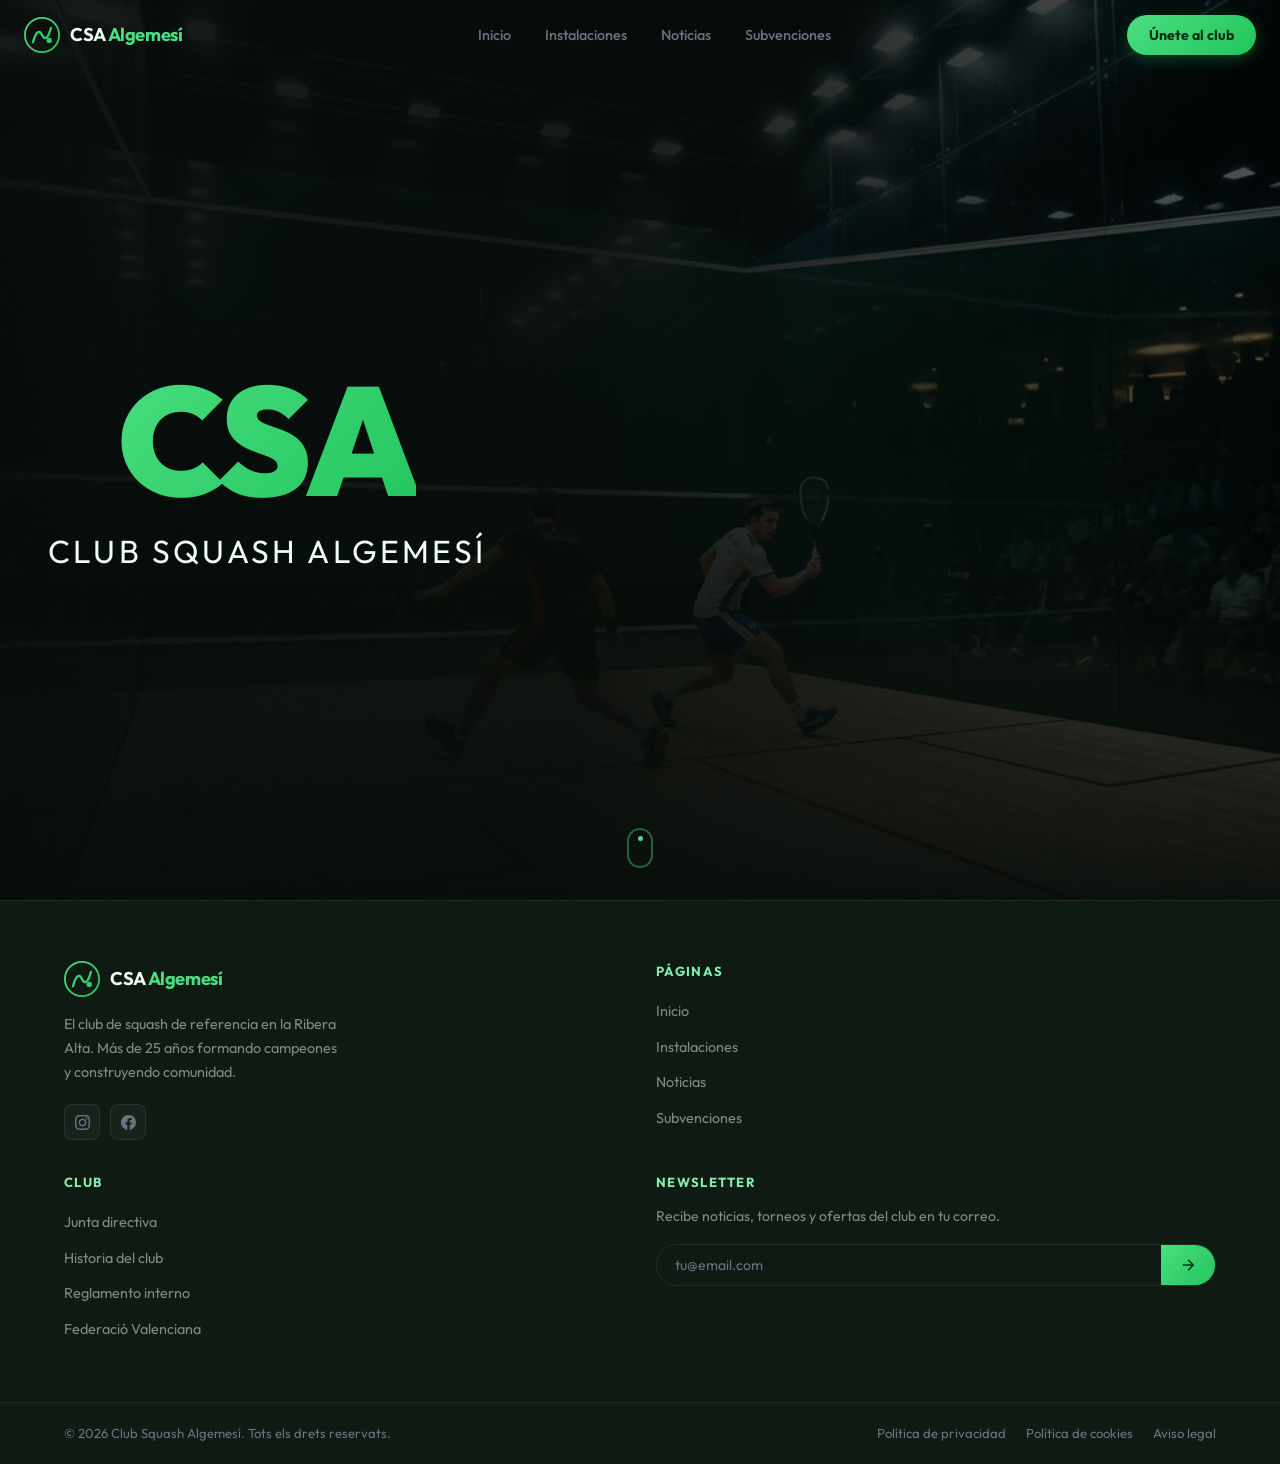
==== index.html @ b2389da5 "Quitar instalaciones de inicio y actualizar titulo hero" ====
<!DOCTYPE html>
<html lang="es">
<head>
  <meta charset="UTF-8" />
  <meta name="viewport" content="width=device-width, initial-scale=1.0" />
  <title>Club Squash Algemesí | Juega. Compite. Vive.</title>
  <meta name="description" content="Club de Squash Algemesí — el mejor club de squash de la Ribera Alta. Pistas profesionales, entrenadores certificados y una comunidad apasionada." />
  <link rel="preconnect" href="https://fonts.googleapis.com" />
  <link rel="preconnect" href="https://fonts.gstatic.com" crossorigin />
  <link href="https://fonts.googleapis.com/css2?family=Outfit:wght@300;400;500;600;700;800;900&family=Inter:wght@300;400;500;600&display=swap" rel="stylesheet" />
  <link rel="stylesheet" href="styles.css" />
</head>
<body>

  <!-- ===== NAVBAR ===== -->
  <nav class="navbar" id="navbar">
    <div class="nav-container">
      <a href="index.html" class="nav-logo">
        <div class="logo-icon">
          <svg viewBox="0 0 40 40" fill="none"><circle cx="20" cy="20" r="19" stroke="url(#lg1)" stroke-width="2"/><path d="M10 28 Q15 10 20 20 Q25 30 30 12" stroke="url(#lg1)" stroke-width="2.5" stroke-linecap="round" fill="none"/><circle cx="28" cy="26" r="3" fill="url(#lg1)"/><defs><linearGradient id="lg1" x1="0" y1="0" x2="40" y2="40" gradientUnits="userSpaceOnUse"><stop offset="0%" stop-color="#4ade80"/><stop offset="100%" stop-color="#22c55e"/></linearGradient></defs></svg>
        </div>
        <span class="logo-text">CSA <span class="logo-accent">Algemesí</span></span>
      </a>

      <ul class="nav-links" id="nav-links">
        <li><a href="index.html" class="nav-link active" id="link-home">Inicio</a></li>
        <li><a href="instalaciones.html" class="nav-link" id="link-install">Instalaciones</a></li>
        <li><a href="noticias.html" class="nav-link" id="link-news">Noticias</a></li>
        <li><a href="subvenciones.html" class="nav-link" id="link-subs">Subvenciones</a></li>
      </ul>

      <a href="mailto:info@clubsquashalgemesi.com" class="nav-cta" id="nav-cta-btn">Únete al club</a>
      <button class="hamburger" id="hamburger" aria-label="Abrir menú">
        <span></span><span></span><span></span>
      </button>
    </div>
  </nav>

  <!-- ===== HERO ===== -->
  <section class="hero" id="home">
    <div class="hero-bg">
      <img src="squash_hero.png" alt="Pista de squash Club Algemesí" class="hero-img" />
      <div class="hero-overlay"></div>
    </div>
    <div class="hero-content" style="text-align: center;">
      <h1 class="hero-title" style="font-size: clamp(5rem, 12vw, 10rem); line-height: 1; margin-bottom: 10px;">
        <span class="gradient-text">CSA</span>
      </h1>
      <h2 style="font-size: clamp(1.2rem, 3vw, 2rem); font-weight: 400; letter-spacing: 0.1em; text-transform: uppercase;">
        Club Squash Algemesí
      </h2>
    </div>
    <div class="hero-scroll"><div class="scroll-indicator"><div class="scroll-dot"></div></div></div>
  </section>






  <!-- ===== FOOTER ===== -->
  <footer class="footer" id="footer">
    <div class="footer-top">
      <div class="container footer-grid">
        <div class="footer-brand">
          <a href="index.html" class="nav-logo">
            <div class="logo-icon"><svg viewBox="0 0 40 40" fill="none"><circle cx="20" cy="20" r="19" stroke="url(#lg2)" stroke-width="2"/><path d="M10 28 Q15 10 20 20 Q25 30 30 12" stroke="url(#lg2)" stroke-width="2.5" stroke-linecap="round" fill="none"/><circle cx="28" cy="26" r="3" fill="url(#lg2)"/><defs><linearGradient id="lg2" x1="0" y1="0" x2="40" y2="40" gradientUnits="userSpaceOnUse"><stop offset="0%" stop-color="#4ade80"/><stop offset="100%" stop-color="#22c55e"/></linearGradient></defs></svg></div>
            <span class="logo-text">CSA <span class="logo-accent">Algemesí</span></span>
          </a>
          <p class="footer-tagline">El club de squash de referencia en la Ribera Alta. Más de 25 años formando campeones y construyendo comunidad.</p>
          <div class="footer-social">
            <a href="#" class="social-btn sm" aria-label="Instagram"><svg viewBox="0 0 24 24" fill="currentColor"><path d="M12 2.163c3.204 0 3.584.012 4.85.07 3.252.148 4.771 1.691 4.919 4.919.058 1.265.069 1.645.069 4.849 0 3.205-.012 3.584-.069 4.849-.149 3.225-1.664 4.771-4.919 4.919-1.266.058-1.644.07-4.85.07-3.204 0-3.584-.012-4.849-.07-3.26-.149-4.771-1.699-4.919-4.92-.058-1.265-.07-1.644-.07-4.849 0-3.204.013-3.583.07-4.849.149-3.227 1.664-4.771 4.919-4.919 1.266-.057 1.645-.069 4.849-.069zm0-2.163c-3.259 0-3.667.014-4.947.072-4.358.2-6.78 2.618-6.98 6.98-.059 1.281-.073 1.689-.073 4.948 0 3.259.014 3.668.072 4.948.2 4.358 2.618 6.78 6.98 6.98 1.281.058 1.689.072 4.948.072 3.259 0 3.668-.014 4.948-.072 4.354-.2 6.782-2.618 6.979-6.98.059-1.28.073-1.689.073-4.948 0-3.259-.014-3.667-.072-4.947-.196-4.354-2.617-6.78-6.979-6.98-1.281-.059-1.69-.073-4.949-.073zm0 5.838c-3.403 0-6.162 2.759-6.162 6.162s2.759 6.163 6.162 6.163 6.162-2.759 6.162-6.163c0-3.403-2.759-6.162-6.162-6.162zm0 10.162c-2.209 0-4-1.79-4-4 0-2.209 1.791-4 4-4s4 1.791 4 4c0 2.21-1.791 4-4 4zm6.406-11.845c-.796 0-1.441.645-1.441 1.44s.645 1.44 1.441 1.44c.795 0 1.439-.645 1.439-1.44s-.644-1.44-1.439-1.44z"/></svg></a>
            <a href="#" class="social-btn sm" aria-label="Facebook"><svg viewBox="0 0 24 24" fill="currentColor"><path d="M24 12.073c0-6.627-5.373-12-12-12s-12 5.373-12 12c0 5.99 4.388 10.954 10.125 11.854v-8.385H7.078v-3.47h3.047V9.43c0-3.007 1.792-4.669 4.533-4.669 1.312 0 2.686.235 2.686.235v2.953H15.83c-1.491 0-1.956.925-1.956 1.874v2.25h3.328l-.532 3.47h-2.796v8.385C19.612 23.027 24 18.062 24 12.073z"/></svg></a>
          </div>
        </div>
        <div class="footer-links">
          <h4>Páginas</h4>
          <ul>
            <li><a href="index.html">Inicio</a></li>
            <li><a href="instalaciones.html">Instalaciones</a></li>
            <li><a href="noticias.html">Noticias</a></li>
            <li><a href="subvenciones.html">Subvenciones</a></li>
          </ul>
        </div>
        <div class="footer-links">
          <h4>Club</h4>
          <ul>
            <li><a href="#">Junta directiva</a></li>
            <li><a href="#">Historia del club</a></li>
            <li><a href="#">Reglamento interno</a></li>
            <li><a href="#">Federació Valenciana</a></li>
          </ul>
        </div>
        <div class="footer-newsletter">
          <h4>Newsletter</h4>
          <p>Recibe noticias, torneos y ofertas del club en tu correo.</p>
          <form class="newsletter-form" id="newsletter-form" novalidate>
            <input type="email" id="newsletter-email" placeholder="tu@email.com" />
            <button type="submit" id="newsletter-submit"><svg viewBox="0 0 24 24" fill="none" stroke="currentColor" stroke-width="2"><path d="M5 12h14M12 5l7 7-7 7"/></svg></button>
          </form>
        </div>
      </div>
    </div>
    <div class="footer-bottom">
      <div class="container footer-bottom-inner">
        <p>© 2026 Club Squash Algemesí. Tots els drets reservats.</p>
        <div class="footer-legal">
          <a href="#">Política de privacidad</a>
          <a href="#">Política de cookies</a>
          <a href="#">Aviso legal</a>
        </div>
      </div>
    </div>
  </footer>

  <button class="back-to-top" id="back-to-top" aria-label="Volver arriba">
    <svg viewBox="0 0 24 24" fill="none" stroke="currentColor" stroke-width="2.5"><path d="M18 15l-6-6-6 6"/></svg>
  </button>

  <script src="script.js"></script>
</body>
</html>
---- styles.css ----
/* =============================================
   CLUB SQUASH ALGEMESÍ — ESTILOS PRINCIPALES
   ============================================= */

/* ---------- Variables & Reset ---------- */
:root {
  --green-400: #4ade80;
  --green-500: #22c55e;
  --green-600: #16a34a;
  --green-900: #052e16;

  --bg-dark: #080d0a;
  --bg-card: #0f1a12;
  --bg-card-hover: #162018;
  --bg-alt: #0b120e;

  --surface: rgba(255,255,255,0.04);
  --surface-hover: rgba(255,255,255,0.07);
  --border: rgba(255,255,255,0.08);
  --border-green: rgba(74, 222, 128, 0.25);

  --text-primary: #f0fdf4;
  --text-secondary: #86efac;
  --text-muted: #6b7280;

  --gradient: linear-gradient(135deg, var(--green-400), var(--green-500));
  --gradient-glow: radial-gradient(ellipse at 50% 0%, rgba(34,197,94,0.15) 0%, transparent 70%);

  --shadow-sm: 0 2px 8px rgba(0,0,0,0.4);
  --shadow-md: 0 8px 32px rgba(0,0,0,0.5);
  --shadow-green: 0 0 30px rgba(34,197,94,0.2);

  --radius-sm: 8px;
  --radius-md: 14px;
  --radius-lg: 20px;
  --radius-xl: 28px;

  --nav-height: 70px;
  --transition: 0.3s cubic-bezier(0.4, 0, 0.2, 1);
  --transition-slow: 0.6s cubic-bezier(0.4, 0, 0.2, 1);
}

*, *::before, *::after {
  box-sizing: border-box;
  margin: 0;
  padding: 0;
}

html {
  scroll-behavior: smooth;
  font-size: 16px;
}

body {
  font-family: 'Outfit', sans-serif;
  background: var(--bg-dark);
  color: var(--text-primary);
  line-height: 1.6;
  overflow-x: hidden;
}

a { text-decoration: none; color: inherit; }
ul { list-style: none; }
img { display: block; max-width: 100%; }

/* ---------- Utilities ---------- */
.container {
  max-width: 1200px;
  margin: 0 auto;
  padding: 0 24px;
}

.gradient-text {
  background: var(--gradient);
  -webkit-background-clip: text;
  -webkit-text-fill-color: transparent;
  background-clip: text;
}

/* ---------- Buttons ---------- */
.btn-primary {
  display: inline-flex;
  align-items: center;
  gap: 8px;
  padding: 13px 28px;
  background: var(--gradient);
  color: #052e16;
  font-weight: 700;
  font-size: 0.95rem;
  border-radius: 50px;
  border: none;
  cursor: pointer;
  transition: var(--transition);
  box-shadow: 0 4px 20px rgba(34,197,94,0.35);
}

.btn-primary:hover {
  transform: translateY(-2px);
  box-shadow: 0 8px 30px rgba(34,197,94,0.5);
}

.btn-outline {
  display: inline-flex;
  align-items: center;
  gap: 8px;
  padding: 13px 28px;
  background: transparent;
  color: var(--green-400);
  font-weight: 600;
  font-size: 0.95rem;
  border-radius: 50px;
  border: 1.5px solid var(--border-green);
  cursor: pointer;
  transition: var(--transition);
}

.btn-outline:hover {
  background: rgba(74,222,128,0.1);
  border-color: var(--green-400);
  transform: translateY(-2px);
}

/* ---------- Navbar ---------- */
.navbar {
  position: fixed;
  top: 0;
  left: 0;
  right: 0;
  z-index: 1000;
  height: var(--nav-height);
  transition: var(--transition);
}

.navbar.scrolled {
  background: rgba(8, 13, 10, 0.92);
  backdrop-filter: blur(20px);
  -webkit-backdrop-filter: blur(20px);
  border-bottom: 1px solid var(--border);
  box-shadow: 0 4px 30px rgba(0,0,0,0.4);
}

.nav-container {
  max-width: 1280px;
  margin: 0 auto;
  padding: 0 24px;
  height: 100%;
  display: flex;
  align-items: center;
  gap: 40px;
}

.nav-logo {
  display: flex;
  align-items: center;
  gap: 10px;
  flex-shrink: 0;
}

.logo-icon {
  width: 36px;
  height: 36px;
  flex-shrink: 0;
}

.logo-text {
  font-size: 1.15rem;
  font-weight: 700;
  letter-spacing: -0.02em;
  color: var(--text-primary);
}

.logo-accent { color: var(--green-400); }

.nav-links {
  display: flex;
  align-items: center;
  gap: 6px;
  flex: 1;
  justify-content: center;
}

.nav-link {
  padding: 8px 14px;
  font-size: 0.9rem;
  font-weight: 500;
  color: var(--text-muted);
  border-radius: 8px;
  transition: var(--transition);
}

.nav-link:hover,
.nav-link.active {
  color: var(--text-primary);
  background: var(--surface);
}

.nav-link.active {
  color: var(--green-400);
}

.nav-cta {
  padding: 9px 22px;
  background: var(--gradient);
  color: #052e16;
  font-weight: 700;
  font-size: 0.88rem;
  border-radius: 50px;
  transition: var(--transition);
  flex-shrink: 0;
  box-shadow: 0 4px 15px rgba(34,197,94,0.3);
}

.nav-cta:hover {
  transform: translateY(-1px);
  box-shadow: 0 6px 20px rgba(34,197,94,0.45);
}

.hamburger {
  display: none;
  flex-direction: column;
  gap: 5px;
  background: none;
  border: none;
  cursor: pointer;
  padding: 4px;
  margin-left: auto;
}

.hamburger span {
  display: block;
  width: 24px;
  height: 2px;
  background: var(--text-primary);
  border-radius: 2px;
  transition: var(--transition);
}

/* ---------- Hero ---------- */
.hero {
  position: relative;
  min-height: 100vh;
  display: flex;
  align-items: center;
  overflow: hidden;
}

.hero-bg {
  position: absolute;
  inset: 0;
  z-index: 0;
}

.hero-img {
  width: 100%;
  height: 100%;
  object-fit: cover;
  object-position: center;
  filter: brightness(0.4) saturate(1.1);
}

.hero-overlay {
  position: absolute;
  inset: 0;
  background:
    linear-gradient(to right, rgba(8,13,10,0.85) 45%, rgba(8,13,10,0.2) 100%),
    linear-gradient(to top, rgba(8,13,10,0.9) 0%, transparent 40%);
}

.hero-content {
  position: relative;
  z-index: 1;
  max-width: 700px;
  padding: 120px 24px 80px;
  margin-left: calc((100vw - 1200px) / 2);
  animation: fadeUp 1s ease both;
}

@keyframes fadeUp {
  from { opacity: 0; transform: translateY(30px); }
  to { opacity: 1; transform: translateY(0); }
}

.hero-badge {
  display: inline-flex;
  align-items: center;
  gap: 8px;
  padding: 6px 16px;
  background: rgba(74,222,128,0.1);
  border: 1px solid var(--border-green);
  border-radius: 50px;
  font-size: 0.82rem;
  font-weight: 600;
  color: var(--green-400);
  margin-bottom: 24px;
  animation: fadeUp 1s 0.1s ease both;
}

.badge-dot {
  width: 6px;
  height: 6px;
  background: var(--green-400);
  border-radius: 50%;
  animation: pulse 2s infinite;
}

@keyframes pulse {
  0%, 100% { opacity: 1; transform: scale(1); }
  50% { opacity: 0.5; transform: scale(1.3); }
}

.hero-title {
  font-size: clamp(2.8rem, 6vw, 4.5rem);
  font-weight: 900;
  line-height: 1.08;
  letter-spacing: -0.03em;
  margin-bottom: 20px;
  animation: fadeUp 1s 0.2s ease both;
}

.hero-subtitle {
  font-size: clamp(1rem, 1.5vw, 1.15rem);
  color: rgba(240,253,244,0.7);
  margin-bottom: 36px;
  max-width: 560px;
  font-weight: 400;
  animation: fadeUp 1s 0.3s ease both;
}

.hero-actions {
  display: flex;
  gap: 16px;
  flex-wrap: wrap;
  margin-bottom: 56px;
  animation: fadeUp 1s 0.4s ease both;
}

.hero-stats {
  display: flex;
  align-items: center;
  gap: 24px;
  animation: fadeUp 1s 0.5s ease both;
}

.stat {
  display: flex;
  flex-direction: column;
  gap: 2px;
}

.stat-num {
  font-size: 2rem;
  font-weight: 800;
  background: var(--gradient);
  -webkit-background-clip: text;
  -webkit-text-fill-color: transparent;
  background-clip: text;
  line-height: 1;
}

.stat-label {
  font-size: 0.78rem;
  color: var(--text-muted);
  font-weight: 500;
  text-transform: uppercase;
  letter-spacing: 0.05em;
}

.stat-divider {
  width: 1px;
  height: 40px;
  background: var(--border);
}

.hero-scroll {
  position: absolute;
  bottom: 32px;
  left: 50%;
  transform: translateX(-50%);
  z-index: 1;
}

.scroll-indicator {
  width: 26px;
  height: 40px;
  border: 2px solid rgba(74,222,128,0.4);
  border-radius: 20px;
  display: flex;
  align-items: flex-start;
  justify-content: center;
  padding-top: 6px;
}

.scroll-dot {
  width: 5px;
  height: 5px;
  background: var(--green-400);
  border-radius: 50%;
  animation: scrollDown 2s ease infinite;
}

@keyframes scrollDown {
  0% { transform: translateY(0); opacity: 1; }
  100% { transform: translateY(14px); opacity: 0; }
}

/* ---------- Sections ---------- */
.section {
  padding: 100px 0;
}

.section-alt {
  background: var(--bg-alt);
  position: relative;
}

.section-alt::before {
  content: '';
  position: absolute;
  top: 0;
  left: 0;
  right: 0;
  height: 1px;
  background: linear-gradient(90deg, transparent, var(--border-green), transparent);
}

.section-alt::after {
  content: '';
  position: absolute;
  bottom: 0;
  left: 0;
  right: 0;
  height: 1px;
  background: linear-gradient(90deg, transparent, var(--border-green), transparent);
}

.section-header {
  text-align: center;
  margin-bottom: 60px;
  max-width: 640px;
  margin-left: auto;
  margin-right: auto;
}

.section-tag {
  display: inline-block;
  padding: 5px 14px;
  background: rgba(74,222,128,0.1);
  border: 1px solid var(--border-green);
  border-radius: 50px;
  font-size: 0.78rem;
  font-weight: 700;
  color: var(--green-400);
  text-transform: uppercase;
  letter-spacing: 0.1em;
  margin-bottom: 16px;
}

.section-title {
  font-size: clamp(1.9rem, 4vw, 2.8rem);
  font-weight: 800;
  letter-spacing: -0.02em;
  line-height: 1.15;
  margin-bottom: 16px;
}

.section-desc {
  font-size: 1.05rem;
  color: rgba(240,253,244,0.6);
  line-height: 1.7;
}

/* ---------- Instalaciones ---------- */
.install-grid {
  display: grid;
  grid-template-columns: repeat(3, 1fr);
  gap: 20px;
  margin-bottom: 60px;
}

.install-card {
  background: var(--surface);
  border: 1px solid var(--border);
  border-radius: var(--radius-lg);
  padding: 28px;
  transition: var(--transition);
  position: relative;
  overflow: hidden;
}

.install-card::before {
  content: '';
  position: absolute;
  top: 0;
  left: 0;
  right: 0;
  height: 3px;
  background: var(--gradient);
  opacity: 0;
  transition: var(--transition);
}

.install-card:hover {
  border-color: var(--border-green);
  background: var(--surface-hover);
  transform: translateY(-4px);
  box-shadow: var(--shadow-green);
}

.install-card:hover::before {
  opacity: 1;
}

.install-card.featured {
  grid-column: span 2;
  background: linear-gradient(135deg, rgba(34,197,94,0.08), rgba(74,222,128,0.04));
  border-color: var(--border-green);
}

.install-card.featured::before {
  opacity: 1;
}

.install-icon {
  font-size: 2.2rem;
  margin-bottom: 16px;
}

.install-card h3 {
  font-size: 1.15rem;
  font-weight: 700;
  margin-bottom: 10px;
  color: var(--text-primary);
}

.install-card p {
  font-size: 0.92rem;
  color: rgba(240,253,244,0.6);
  line-height: 1.6;
  margin-bottom: 16px;
}

.install-list {
  display: flex;
  flex-direction: column;
  gap: 8px;
}

.install-list li {
  display: flex;
  align-items: center;
  gap: 8px;
  font-size: 0.88rem;
  color: var(--text-secondary);
}

.install-list li::before {
  content: '✓';
  color: var(--green-400);
  font-weight: 700;
  flex-shrink: 0;
}

.install-showcase {
  display: grid;
  grid-template-columns: 1fr 1fr;
  gap: 60px;
  align-items: center;
  background: var(--surface);
  border: 1px solid var(--border);
  border-radius: var(--radius-xl);
  overflow: hidden;
}

.showcase-img {
  width: 100%;
  height: 380px;
  object-fit: cover;
}

.showcase-content {
  padding: 48px 48px 48px 0;
}

.showcase-content h3 {
  font-size: 1.8rem;
  font-weight: 800;
  line-height: 1.2;
  margin-bottom: 16px;
  margin-top: 14px;
}

.showcase-content > p {
  color: rgba(240,253,244,0.6);
  font-size: 0.95rem;
  margin-bottom: 24px;
  line-height: 1.7;
}

.showcase-features {
  display: flex;
  flex-direction: column;
  gap: 10px;
  margin-bottom: 28px;
}

.feature-item {
  display: flex;
  align-items: center;
  gap: 10px;
  font-size: 0.92rem;
  color: var(--text-secondary);
}

.feature-check {
  color: var(--green-400);
  font-weight: 700;
}

/* ---------- Horarios / Pricing ---------- */
.schedule-grid {
  display: grid;
  grid-template-columns: 1fr 1fr;
  gap: 20px;
  margin-bottom: 40px;
}

.schedule-card {
  background: var(--surface);
  border: 1px solid var(--border);
  border-radius: var(--radius-lg);
  padding: 28px;
  transition: var(--transition);
}

.schedule-card:hover {
  border-color: var(--border-green);
  background: var(--surface-hover);
}

.schedule-header {
  display: flex;
  align-items: center;
  gap: 12px;
  margin-bottom: 16px;
}

.schedule-icon { font-size: 1.8rem; }

.schedule-header h3 {
  font-size: 1.1rem;
  font-weight: 700;
}

.time-row {
  display: flex;
  align-items: center;
  justify-content: space-between;
  padding: 10px 0;
  border-top: 1px solid var(--border);
}

.time-slot {
  font-size: 1rem;
  font-weight: 700;
  color: var(--green-400);
}

.time-label {
  font-size: 0.85rem;
  color: var(--text-muted);
}

.pricing-grid {
  display: grid;
  grid-template-columns: repeat(3, 1fr);
  gap: 20px;
}

.pricing-card {
  background: var(--surface);
  border: 1px solid var(--border);
  border-radius: var(--radius-lg);
  padding: 32px 28px;
  position: relative;
  transition: var(--transition);
  display: flex;
  flex-direction: column;
}

.pricing-card:hover {
  transform: translateY(-4px);
  border-color: var(--border-green);
  box-shadow: var(--shadow-green);
}

.pricing-card.featured {
  background: linear-gradient(135deg, rgba(34,197,94,0.12), rgba(74,222,128,0.06));
  border-color: var(--green-400);
  box-shadow: var(--shadow-green);
}

.pricing-badge {
  display: inline-block;
  padding: 4px 12px;
  background: rgba(74,222,128,0.15);
  border: 1px solid var(--border-green);
  border-radius: 50px;
  font-size: 0.72rem;
  font-weight: 700;
  color: var(--green-400);
  text-transform: uppercase;
  letter-spacing: 0.08em;
  margin-bottom: 16px;
  align-self: flex-start;
}

.pricing-badge.best {
  background: var(--gradient);
  border: none;
  color: #052e16;
}

.pricing-name {
  font-size: 1.2rem;
  font-weight: 700;
  margin-bottom: 20px;
}

.pricing-price {
  display: flex;
  align-items: baseline;
  gap: 4px;
  margin-bottom: 24px;
}

.price-currency {
  font-size: 1.4rem;
  font-weight: 700;
  color: var(--green-400);
}

.price-amount {
  font-size: 3rem;
  font-weight: 900;
  background: var(--gradient);
  -webkit-background-clip: text;
  -webkit-text-fill-color: transparent;
  background-clip: text;
  line-height: 1;
}

.price-period {
  font-size: 0.9rem;
  color: var(--text-muted);
  font-weight: 500;
}

.pricing-features {
  display: flex;
  flex-direction: column;
  gap: 10px;
  margin-bottom: 28px;
  flex: 1;
}

.pricing-features li {
  font-size: 0.9rem;
  color: rgba(240,253,244,0.7);
}

/* ---------- Noticias ---------- */
.news-grid {
  display: grid;
  grid-template-columns: repeat(2, 1fr);
  gap: 20px;
}

.news-card {
  background: var(--surface);
  border: 1px solid var(--border);
  border-radius: var(--radius-lg);
  overflow: hidden;
  transition: var(--transition);
  display: flex;
  flex-direction: column;
}

.news-card:hover {
  border-color: var(--border-green);
  transform: translateY(-4px);
  box-shadow: var(--shadow-green);
}

.news-card.featured {
  grid-row: span 2;
  background: linear-gradient(180deg, rgba(34,197,94,0.08), rgba(8,13,10,0) 60%);
  border-color: var(--border-green);
}

.news-tag-wrap {
  padding: 20px 24px 0;
}

.news-tag {
  display: inline-block;
  padding: 4px 12px;
  border-radius: 50px;
  font-size: 0.72rem;
  font-weight: 700;
  text-transform: uppercase;
  letter-spacing: 0.08em;
}

.news-tag.tournament { background: rgba(251,191,36,0.15); color: #fbbf24; }
.news-tag.training { background: rgba(59,130,246,0.15); color: #60a5fa; }
.news-tag.club { background: rgba(74,222,128,0.15); color: var(--green-400); }
.news-tag.youth { background: rgba(167,139,250,0.15); color: #a78bfa; }

.news-content {
  padding: 16px 24px 24px;
  display: flex;
  flex-direction: column;
  flex: 1;
}

.news-meta {
  margin-bottom: 10px;
}

.news-date {
  font-size: 0.8rem;
  color: var(--text-muted);
}

.news-title {
  font-size: 1.05rem;
  font-weight: 700;
  line-height: 1.35;
  margin-bottom: 10px;
  color: var(--text-primary);
}

.news-card.featured .news-title {
  font-size: 1.35rem;
}

.news-excerpt {
  font-size: 0.9rem;
  color: rgba(240,253,244,0.55);
  line-height: 1.65;
  margin-bottom: 16px;
  flex: 1;
}

.news-link {
  font-size: 0.88rem;
  font-weight: 700;
  color: var(--green-400);
  transition: var(--transition);
  align-self: flex-start;
}

.news-link:hover {
  color: var(--green-500);
  letter-spacing: 0.02em;
}

/* ---------- Subvenciones ---------- */
.subs-intro {
  display: flex;
  align-items: flex-start;
  gap: 20px;
  background: linear-gradient(135deg, rgba(34,197,94,0.08), rgba(74,222,128,0.04));
  border: 1px solid var(--border-green);
  border-radius: var(--radius-lg);
  padding: 28px;
  margin-bottom: 40px;
}

.subs-intro-icon {
  font-size: 2.5rem;
  flex-shrink: 0;
}

.subs-intro p {
  font-size: 1rem;
  color: rgba(240,253,244,0.75);
  line-height: 1.7;
}

.subs-grid {
  display: grid;
  grid-template-columns: repeat(2, 1fr);
  gap: 20px;
  margin-bottom: 32px;
}

.subs-card {
  background: var(--surface);
  border: 1px solid var(--border);
  border-radius: var(--radius-lg);
  padding: 28px;
  transition: var(--transition);
  display: flex;
  flex-direction: column;
  gap: 16px;
}

.subs-card:hover {
  border-color: var(--border-green);
  background: var(--surface-hover);
  transform: translateY(-3px);
  box-shadow: var(--shadow-green);
}

.subs-header {
  display: flex;
  align-items: flex-start;
  gap: 14px;
}

.subs-icon { font-size: 2rem; }

.subs-header h3 {
  font-size: 1.05rem;
  font-weight: 700;
  color: var(--text-primary);
  margin-bottom: 4px;
}

.subs-amount {
  font-size: 0.82rem;
  font-weight: 700;
  color: var(--green-400);
  background: rgba(74,222,128,0.1);
  padding: 2px 10px;
  border-radius: 50px;
}

.subs-card > p {
  font-size: 0.9rem;
  color: rgba(240,253,244,0.6);
  line-height: 1.65;
}

.subs-requisites {
  font-size: 0.88rem;
  color: rgba(240,253,244,0.6);
}

.subs-requisites strong {
  color: var(--text-secondary);
  display: block;
  margin-bottom: 8px;
}

.subs-requisites ul {
  display: flex;
  flex-direction: column;
  gap: 6px;
}

.subs-requisites li {
  display: flex;
  align-items: flex-start;
  gap: 8px;
  line-height: 1.4;
}

.subs-requisites li::before {
  content: '•';
  color: var(--green-400);
  flex-shrink: 0;
  margin-top: 2px;
}

.subs-btn {
  margin-top: auto;
  align-self: flex-start;
  font-size: 0.85rem;
  padding: 9px 20px;
}

.subs-banner {
  display: flex;
  align-items: center;
  justify-content: space-between;
  gap: 24px;
  background: linear-gradient(135deg, rgba(34,197,94,0.12), rgba(74,222,128,0.06));
  border: 1px solid var(--green-400);
  border-radius: var(--radius-xl);
  padding: 28px 36px;
  box-shadow: var(--shadow-green);
}

.subs-banner-content {
  display: flex;
  align-items: center;
  gap: 20px;
}

.subs-banner-icon { font-size: 2.5rem; }

.subs-banner h3 {
  font-size: 1.15rem;
  font-weight: 700;
  margin-bottom: 4px;
}

.subs-banner p {
  font-size: 0.9rem;
  color: rgba(240,253,244,0.6);
}

/* ---------- Contacto ---------- */
.contact-grid {
  display: grid;
  grid-template-columns: 1fr 1.5fr;
  gap: 60px;
  align-items: start;
}

.contact-info {
  display: flex;
  flex-direction: column;
  gap: 24px;
}

.contact-item {
  display: flex;
  gap: 16px;
  align-items: flex-start;
}

.contact-icon {
  font-size: 1.5rem;
  width: 48px;
  height: 48px;
  background: var(--surface);
  border: 1px solid var(--border);
  border-radius: var(--radius-md);
  display: flex;
  align-items: center;
  justify-content: center;
  flex-shrink: 0;
  transition: var(--transition);
}

.contact-item:hover .contact-icon {
  border-color: var(--border-green);
  background: rgba(74,222,128,0.1);
}

.contact-item h4 {
  font-size: 0.8rem;
  font-weight: 700;
  text-transform: uppercase;
  letter-spacing: 0.08em;
  color: var(--text-muted);
  margin-bottom: 4px;
}

.contact-item p {
  font-size: 0.95rem;
  color: var(--text-primary);
  line-height: 1.5;
}

.contact-item a {
  color: var(--green-400);
  transition: var(--transition);
}

.contact-item a:hover { color: var(--green-500); }

.social-links {
  display: flex;
  gap: 12px;
  margin-top: 8px;
}

.social-btn {
  width: 44px;
  height: 44px;
  background: var(--surface);
  border: 1px solid var(--border);
  border-radius: var(--radius-sm);
  display: flex;
  align-items: center;
  justify-content: center;
  color: var(--text-muted);
  transition: var(--transition);
}

.social-btn svg {
  width: 18px;
  height: 18px;
}

.social-btn:hover {
  background: rgba(74,222,128,0.1);
  border-color: var(--border-green);
  color: var(--green-400);
  transform: translateY(-2px);
}

.social-btn.sm {
  width: 36px;
  height: 36px;
}

.social-btn.sm svg {
  width: 15px;
  height: 15px;
}

/* ---------- Contact Form ---------- */
.contact-form {
  background: var(--surface);
  border: 1px solid var(--border);
  border-radius: var(--radius-xl);
  padding: 36px;
  display: flex;
  flex-direction: column;
  gap: 20px;
}

.form-row {
  display: grid;
  grid-template-columns: 1fr 1fr;
  gap: 20px;
}

.form-group {
  display: flex;
  flex-direction: column;
  gap: 8px;
}

.form-group label {
  font-size: 0.83rem;
  font-weight: 600;
  color: var(--text-secondary);
  text-transform: uppercase;
  letter-spacing: 0.06em;
}

.form-group input,
.form-group select,
.form-group textarea {
  background: rgba(255,255,255,0.04);
  border: 1.5px solid var(--border);
  border-radius: var(--radius-sm);
  padding: 12px 16px;
  color: var(--text-primary);
  font-family: 'Outfit', sans-serif;
  font-size: 0.95rem;
  transition: var(--transition);
  outline: none;
  width: 100%;
  -webkit-appearance: none;
}

.form-group select {
  cursor: pointer;
}

.form-group input::placeholder,
.form-group textarea::placeholder {
  color: var(--text-muted);
}

.form-group input:focus,
.form-group select:focus,
.form-group textarea:focus {
  border-color: var(--green-400);
  background: rgba(74,222,128,0.05);
  box-shadow: 0 0 0 3px rgba(74,222,128,0.1);
}

.form-group textarea {
  resize: vertical;
  min-height: 130px;
}

.form-submit {
  width: 100%;
  justify-content: center;
  font-size: 1rem;
  padding: 15px;
}

.form-submit svg {
  width: 18px;
  height: 18px;
}

.form-success {
  display: none;
  text-align: center;
  padding: 12px;
  background: rgba(74,222,128,0.1);
  border: 1px solid var(--border-green);
  border-radius: var(--radius-sm);
  font-size: 0.9rem;
  color: var(--green-400);
}

.form-success.visible {
  display: block;
  animation: fadeUp 0.4s ease;
}

/* ---------- Footer ---------- */
.footer {
  background: var(--bg-card);
  border-top: 1px solid var(--border);
}

.footer-top {
  padding: 60px 0;
}

.footer-grid {
  display: grid;
  grid-template-columns: 2fr 1fr 1fr 1.5fr;
  gap: 48px;
}

.footer-tagline {
  font-size: 0.9rem;
  color: rgba(240,253,244,0.5);
  margin-top: 16px;
  margin-bottom: 20px;
  line-height: 1.65;
  max-width: 280px;
}

.footer-social {
  display: flex;
  gap: 10px;
}

.footer-links h4 {
  font-size: 0.82rem;
  font-weight: 700;
  text-transform: uppercase;
  letter-spacing: 0.1em;
  color: var(--text-secondary);
  margin-bottom: 16px;
}

.footer-links ul {
  display: flex;
  flex-direction: column;
  gap: 10px;
}

.footer-links a {
  font-size: 0.9rem;
  color: rgba(240,253,244,0.5);
  transition: var(--transition);
}

.footer-links a:hover {
  color: var(--green-400);
  padding-left: 4px;
}

.footer-newsletter h4 {
  font-size: 0.82rem;
  font-weight: 700;
  text-transform: uppercase;
  letter-spacing: 0.1em;
  color: var(--text-secondary);
  margin-bottom: 12px;
}

.footer-newsletter p {
  font-size: 0.88rem;
  color: rgba(240,253,244,0.5);
  margin-bottom: 16px;
  line-height: 1.6;
}

.newsletter-form {
  display: flex;
  gap: 0;
  border-radius: 50px;
  overflow: hidden;
  border: 1.5px solid var(--border);
  transition: var(--transition);
}

.newsletter-form:focus-within {
  border-color: var(--green-400);
  box-shadow: 0 0 0 3px rgba(74,222,128,0.1);
}

.newsletter-form input {
  flex: 1;
  background: transparent;
  border: none;
  padding: 11px 18px;
  color: var(--text-primary);
  font-family: 'Outfit', sans-serif;
  font-size: 0.88rem;
  outline: none;
}

.newsletter-form input::placeholder { color: var(--text-muted); }

.newsletter-form button {
  background: var(--gradient);
  border: none;
  padding: 11px 18px;
  cursor: pointer;
  display: flex;
  align-items: center;
  justify-content: center;
  color: #052e16;
  transition: var(--transition);
}

.newsletter-form button svg {
  width: 18px;
  height: 18px;
}

.newsletter-form button:hover { filter: brightness(1.1); }

.footer-bottom {
  border-top: 1px solid var(--border);
  padding: 20px 0;
}

.footer-bottom-inner {
  display: flex;
  align-items: center;
  justify-content: space-between;
  gap: 16px;
  flex-wrap: wrap;
}

.footer-bottom p {
  font-size: 0.82rem;
  color: var(--text-muted);
}

.footer-legal {
  display: flex;
  gap: 20px;
}

.footer-legal a {
  font-size: 0.82rem;
  color: var(--text-muted);
  transition: var(--transition);
}

.footer-legal a:hover { color: var(--green-400); }

/* ---------- Back to Top ---------- */
.back-to-top {
  position: fixed;
  bottom: 28px;
  right: 28px;
  width: 46px;
  height: 46px;
  background: var(--gradient);
  border: none;
  border-radius: 50%;
  cursor: pointer;
  display: flex;
  align-items: center;
  justify-content: center;
  color: #052e16;
  box-shadow: 0 4px 20px rgba(34,197,94,0.4);
  opacity: 0;
  transform: translateY(20px);
  transition: var(--transition);
  z-index: 900;
}

.back-to-top.visible {
  opacity: 1;
  transform: translateY(0);
}

.back-to-top:hover {
  transform: translateY(-3px);
  box-shadow: 0 8px 25px rgba(34,197,94,0.55);
}

.back-to-top svg {
  width: 20px;
  height: 20px;
}

/* ---------- Scroll Reveal ---------- */
.reveal {
  opacity: 0;
  transform: translateY(24px);
  transition: opacity 0.6s ease, transform 0.6s ease;
}

.reveal.visible {
  opacity: 1;
  transform: translateY(0);
}

/* ---------- Responsive ---------- */
.home-install-grid.three-cols {
  grid-template-columns: repeat(3, 1fr);
  gap: 20px;
}

.home-install-card .hi-img-wrap {
  position: relative;
  width: 100%;
  height: 200px;
  overflow: hidden;
  border-radius: var(--radius-md);
  margin-bottom: 16px;
}

.home-install-card .hi-img-wrap img {
  width: 100%;
  height: 100%;
  object-fit: cover;
  transition: transform 0.5s ease;
}

.home-install-card:hover .hi-img-wrap img {
  transform: scale(1.05);
}

.hi-num {
  position: absolute;
  top: 12px;
  left: 12px;
  background: var(--gradient);
  color: #052e16;
  font-size: 0.72rem;
  font-weight: 800;
  text-transform: uppercase;
  letter-spacing: 0.08em;
  padding: 4px 12px;
  border-radius: 50px;
}

/* ── Court photo cards (home) ── */
.courts-home-layout {
  display: grid;
  grid-template-columns: 1.2fr 1fr;
  gap: 16px;
  margin-bottom: 40px;
}

.court-photo-card {
  position: relative;
  border-radius: var(--radius-lg);
  overflow: hidden;
  aspect-ratio: 16 / 9;
  cursor: default;
}

.court-photo-card.big {
  aspect-ratio: 4 / 3;
}

.court-photo-card img {
  width: 100%;
  height: 100%;
  object-fit: cover;
  object-position: center;
  display: block;
  transition: transform 0.5s ease;
}

.court-photo-card:hover img {
  transform: scale(1.04);
}

.court-photo-info {
  position: absolute;
  bottom: 0;
  left: 0;
  right: 0;
  padding: 20px 22px;
  background: linear-gradient(to top, rgba(5,9,7,0.9) 0%, transparent 100%);
}

.court-photo-num {
  font-size: 0.7rem;
  font-weight: 800;
  text-transform: uppercase;
  letter-spacing: 0.12em;
  color: var(--green-400);
  display: block;
  margin-bottom: 4px;
}

.court-photo-info h3 {
  font-size: 1rem;
  font-weight: 700;
  color: #fff;
  margin-bottom: 4px;
  line-height: 1.3;
}

.court-photo-info p {
  font-size: 0.8rem;
  color: rgba(255,255,255,0.65);
  line-height: 1.5;
  margin: 0;
}

@media (max-width: 768px) {
  .courts-home-layout {
    grid-template-columns: 1fr;
  }
  .court-photo-card.big {
    aspect-ratio: 16 / 9;
  }
}

/* Coming soon */
.coming-soon-wrap {
  text-align: center;
  padding: 80px 20px;
  max-width: 560px;
  margin: 0 auto;
}

.coming-soon-icon {
  font-size: 4rem;
  margin-bottom: 24px;
}

.coming-soon-wrap h2 {
  font-size: 2rem;
  font-weight: 800;
  margin-bottom: 16px;
}

.coming-soon-wrap p {
  font-size: 1rem;
  color: rgba(240,253,244,0.6);
  line-height: 1.7;
  margin-bottom: 12px;
}

.coming-soon-cta {
  margin-top: 32px;
}

@media (max-width: 768px) {
  .home-install-grid.three-cols {
    grid-template-columns: 1fr;
  }
}
    grid-template-columns: repeat(2, 1fr);
  }

  .install-card.featured {
    grid-column: span 2;
  }

  .footer-grid {
    grid-template-columns: 1fr 1fr;
    gap: 32px;
  }

  .hero-content {
    margin-left: 24px;
  }
}

@media (max-width: 768px) {
  :root { --nav-height: 64px; }

  .nav-links, .nav-cta {
    display: none;
  }

  .nav-links.open {
    display: flex;
    flex-direction: column;
    position: fixed;
    top: var(--nav-height);
    left: 0;
    right: 0;
    background: rgba(8,13,10,0.98);
    backdrop-filter: blur(20px);
    padding: 20px 24px 32px;
    border-bottom: 1px solid var(--border);
    gap: 4px;
    z-index: 999;
  }

  .hamburger { display: flex; }

  .section { padding: 72px 0; }

  .install-grid {
    grid-template-columns: 1fr;
  }

  .install-card.featured {
    grid-column: span 1;
  }

  .install-showcase {
    grid-template-columns: 1fr;
  }

  .showcase-img { height: 250px; }

  .showcase-content {
    padding: 32px;
  }

  .schedule-grid,
  .pricing-grid,
  .news-grid,
  .subs-grid {
    grid-template-columns: 1fr;
  }

  .news-card.featured { grid-row: span 1; }

  .contact-grid {
    grid-template-columns: 1fr;
    gap: 40px;
  }

  .form-row { grid-template-columns: 1fr; }

  .footer-grid {
    grid-template-columns: 1fr;
    gap: 32px;
  }

  .subs-banner {
    flex-direction: column;
    text-align: center;
    padding: 28px;
  }

  .subs-banner-content {
    flex-direction: column;
    text-align: center;
  }

  .footer-bottom-inner {
    flex-direction: column;
    text-align: center;
  }

  .hero-content {
    margin-left: 0;
    padding: 100px 24px 60px;
  }

  .hero-stats {
    gap: 16px;
  }
}

@media (max-width: 480px) {
  .hero-actions {
    flex-direction: column;
  }

  .btn-primary, .btn-outline {
    width: 100%;
    justify-content: center;
  }
}
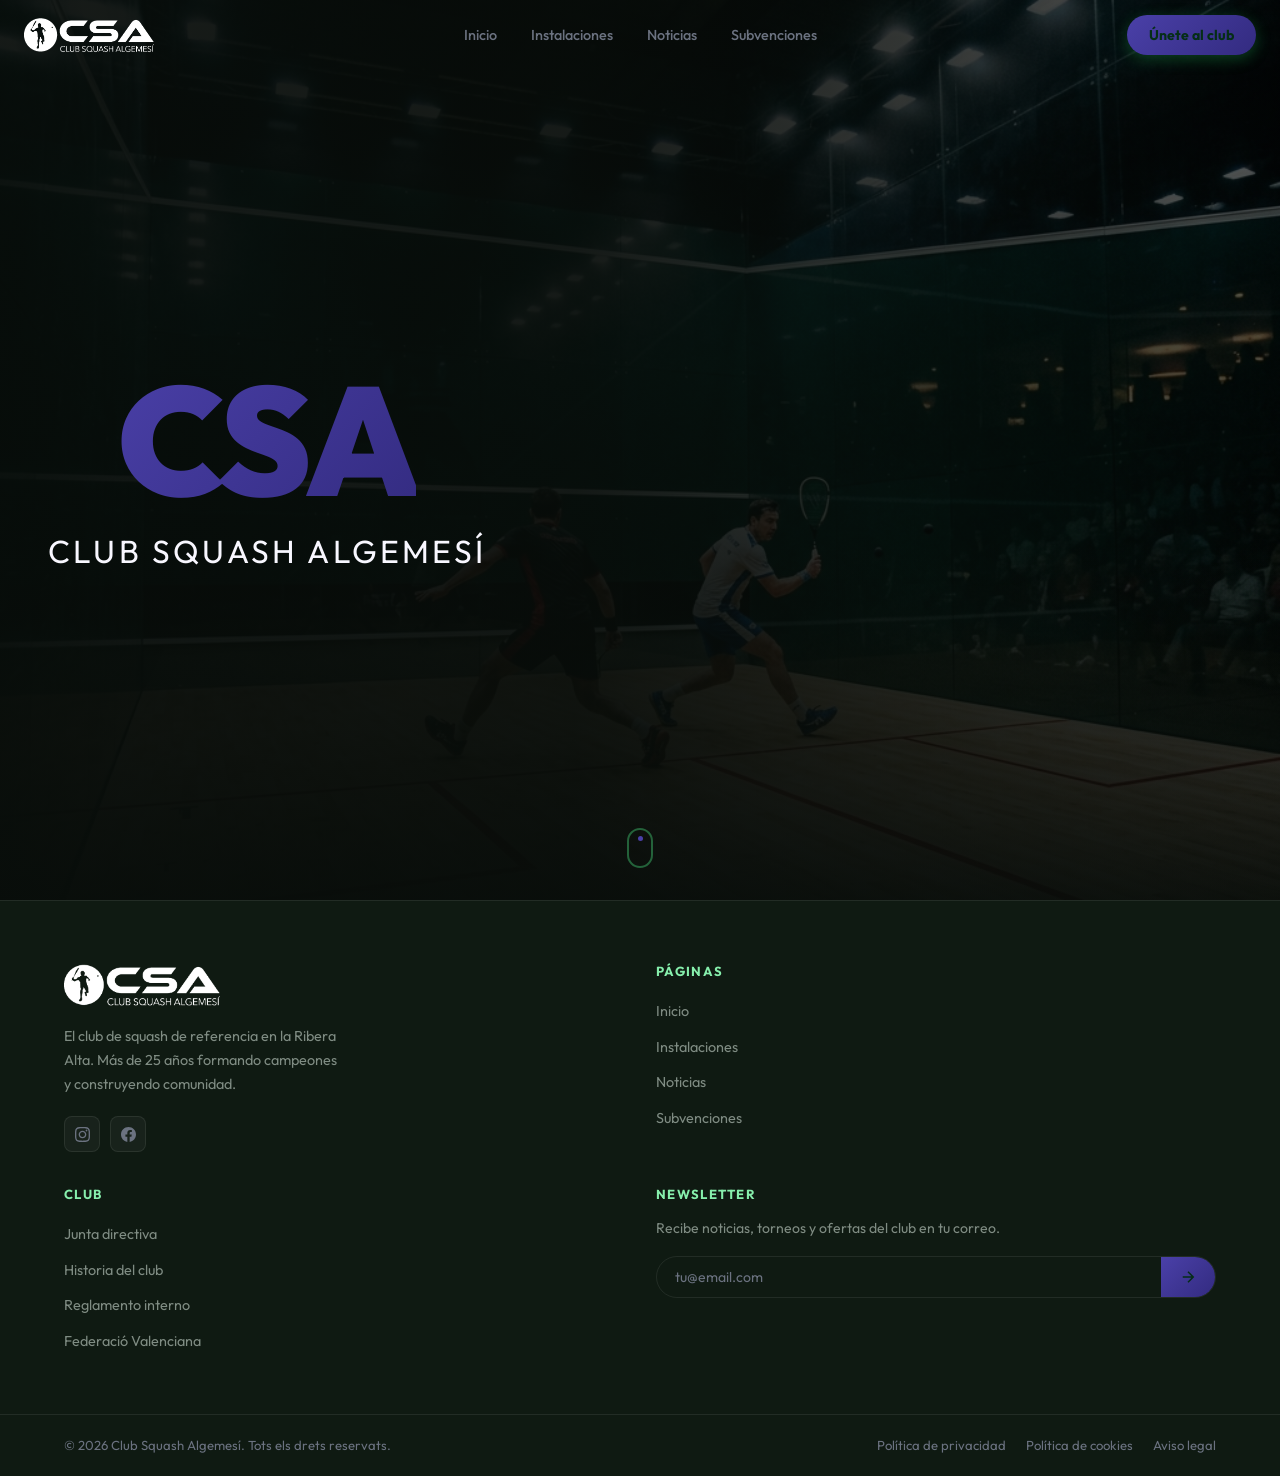
==== commit 8cf83736: "Cambiar tema de verde a azul oscuro y poner logo blanco" ====
--- a/index.html
+++ b/index.html
@@ -16,10 +16,7 @@
   <nav class="navbar" id="navbar">
     <div class="nav-container">
       <a href="index.html" class="nav-logo">
-        <div class="logo-icon">
-          <svg viewBox="0 0 40 40" fill="none"><circle cx="20" cy="20" r="19" stroke="url(#lg1)" stroke-width="2"/><path d="M10 28 Q15 10 20 20 Q25 30 30 12" stroke="url(#lg1)" stroke-width="2.5" stroke-linecap="round" fill="none"/><circle cx="28" cy="26" r="3" fill="url(#lg1)"/><defs><linearGradient id="lg1" x1="0" y1="0" x2="40" y2="40" gradientUnits="userSpaceOnUse"><stop offset="0%" stop-color="#4ade80"/><stop offset="100%" stop-color="#22c55e"/></linearGradient></defs></svg>
-        </div>
-        <span class="logo-text">CSA <span class="logo-accent">Algemesí</span></span>
+        <img src="logo_csa_blanco.png" alt="Club Squash Algemesí" style="height: 40px; width: auto;" />
       </a>
 
       <ul class="nav-links" id="nav-links">
@@ -64,8 +61,7 @@
       <div class="container footer-grid">
         <div class="footer-brand">
           <a href="index.html" class="nav-logo">
-            <div class="logo-icon"><svg viewBox="0 0 40 40" fill="none"><circle cx="20" cy="20" r="19" stroke="url(#lg2)" stroke-width="2"/><path d="M10 28 Q15 10 20 20 Q25 30 30 12" stroke="url(#lg2)" stroke-width="2.5" stroke-linecap="round" fill="none"/><circle cx="28" cy="26" r="3" fill="url(#lg2)"/><defs><linearGradient id="lg2" x1="0" y1="0" x2="40" y2="40" gradientUnits="userSpaceOnUse"><stop offset="0%" stop-color="#4ade80"/><stop offset="100%" stop-color="#22c55e"/></linearGradient></defs></svg></div>
-            <span class="logo-text">CSA <span class="logo-accent">Algemesí</span></span>
+            <img src="logo_csa_blanco.png" alt="Club Squash Algemesí" style="height: 48px; width: auto;" />
           </a>
           <p class="footer-tagline">El club de squash de referencia en la Ribera Alta. Más de 25 años formando campeones y construyendo comunidad.</p>
           <div class="footer-social">
--- a/styles.css
+++ b/styles.css
@@ -4,9 +4,9 @@
 
 /* ---------- Variables & Reset ---------- */
 :root {
-  --green-400: #4ade80;
-  --green-500: #22c55e;
-  --green-600: #16a34a;
+  --blue-400: #4a40a8;
+  --blue-500: #332b80;
+  --blue-600: #1e194d;
   --green-900: #052e16;
 
   --bg-dark: #080d0a;
@@ -19,11 +19,11 @@
   --border: rgba(255,255,255,0.08);
   --border-green: rgba(74, 222, 128, 0.25);
 
-  --text-primary: #f0fdf4;
+  --text-primary: #f8f7ff;
   --text-secondary: #86efac;
   --text-muted: #6b7280;
 
-  --gradient: linear-gradient(135deg, var(--green-400), var(--green-500));
+  --gradient: linear-gradient(135deg, var(--blue-400), var(--blue-500));
   --gradient-glow: radial-gradient(ellipse at 50% 0%, rgba(34,197,94,0.15) 0%, transparent 70%);
 
   --shadow-sm: 0 2px 8px rgba(0,0,0,0.4);
@@ -105,18 +105,18 @@
   gap: 8px;
   padding: 13px 28px;
   background: transparent;
-  color: var(--green-400);
+  color: var(--blue-400);
   font-weight: 600;
   font-size: 0.95rem;
   border-radius: 50px;
-  border: 1.5px solid var(--border-green);
+  border: 1.5px solid var(--border-blue);
   cursor: pointer;
   transition: var(--transition);
 }
 
 .btn-outline:hover {
   background: rgba(74,222,128,0.1);
-  border-color: var(--green-400);
+  border-color: var(--blue-400);
   transform: translateY(-2px);
 }
 
@@ -169,7 +169,7 @@
   color: var(--text-primary);
 }
 
-.logo-accent { color: var(--green-400); }
+.logo-accent { color: var(--blue-400); }
 
 .nav-links {
   display: flex;
@@ -195,7 +195,7 @@
 }
 
 .nav-link.active {
-  color: var(--green-400);
+  color: var(--blue-400);
 }
 
 .nav-cta {
@@ -286,11 +286,11 @@
   gap: 8px;
   padding: 6px 16px;
   background: rgba(74,222,128,0.1);
-  border: 1px solid var(--border-green);
+  border: 1px solid var(--border-blue);
   border-radius: 50px;
   font-size: 0.82rem;
   font-weight: 600;
-  color: var(--green-400);
+  color: var(--blue-400);
   margin-bottom: 24px;
   animation: fadeUp 1s 0.1s ease both;
 }
@@ -298,7 +298,7 @@
 .badge-dot {
   width: 6px;
   height: 6px;
-  background: var(--green-400);
+  background: var(--blue-400);
   border-radius: 50%;
   animation: pulse 2s infinite;
 }
@@ -393,7 +393,7 @@
 .scroll-dot {
   width: 5px;
   height: 5px;
-  background: var(--green-400);
+  background: var(--blue-400);
   border-radius: 50%;
   animation: scrollDown 2s ease infinite;
 }
@@ -420,7 +420,7 @@
   left: 0;
   right: 0;
   height: 1px;
-  background: linear-gradient(90deg, transparent, var(--border-green), transparent);
+  background: linear-gradient(90deg, transparent, var(--border-blue), transparent);
 }
 
 .section-alt::after {
@@ -430,7 +430,7 @@
   left: 0;
   right: 0;
   height: 1px;
-  background: linear-gradient(90deg, transparent, var(--border-green), transparent);
+  background: linear-gradient(90deg, transparent, var(--border-blue), transparent);
 }
 
 .section-header {
@@ -445,11 +445,11 @@
   display: inline-block;
   padding: 5px 14px;
   background: rgba(74,222,128,0.1);
-  border: 1px solid var(--border-green);
+  border: 1px solid var(--border-blue);
   border-radius: 50px;
   font-size: 0.78rem;
   font-weight: 700;
-  color: var(--green-400);
+  color: var(--blue-400);
   text-transform: uppercase;
   letter-spacing: 0.1em;
   margin-bottom: 16px;
@@ -465,7 +465,7 @@
 
 .section-desc {
   font-size: 1.05rem;
-  color: rgba(240,253,244,0.6);
+  color: rgba(248,247,255,0.6);
   line-height: 1.7;
 }
 
@@ -500,7 +500,7 @@
 }
 
 .install-card:hover {
-  border-color: var(--border-green);
+  border-color: var(--border-blue);
   background: var(--surface-hover);
   transform: translateY(-4px);
   box-shadow: var(--shadow-green);
@@ -513,7 +513,7 @@
 .install-card.featured {
   grid-column: span 2;
   background: linear-gradient(135deg, rgba(34,197,94,0.08), rgba(74,222,128,0.04));
-  border-color: var(--border-green);
+  border-color: var(--border-blue);
 }
 
 .install-card.featured::before {
@@ -534,7 +534,7 @@
 
 .install-card p {
   font-size: 0.92rem;
-  color: rgba(240,253,244,0.6);
+  color: rgba(248,247,255,0.6);
   line-height: 1.6;
   margin-bottom: 16px;
 }
@@ -555,7 +555,7 @@
 
 .install-list li::before {
   content: '✓';
-  color: var(--green-400);
+  color: var(--blue-400);
   font-weight: 700;
   flex-shrink: 0;
 }
@@ -590,7 +590,7 @@
 }
 
 .showcase-content > p {
-  color: rgba(240,253,244,0.6);
+  color: rgba(248,247,255,0.6);
   font-size: 0.95rem;
   margin-bottom: 24px;
   line-height: 1.7;
@@ -612,7 +612,7 @@
 }
 
 .feature-check {
-  color: var(--green-400);
+  color: var(--blue-400);
   font-weight: 700;
 }
 
@@ -633,7 +633,7 @@
 }
 
 .schedule-card:hover {
-  border-color: var(--border-green);
+  border-color: var(--border-blue);
   background: var(--surface-hover);
 }
 
@@ -662,7 +662,7 @@
 .time-slot {
   font-size: 1rem;
   font-weight: 700;
-  color: var(--green-400);
+  color: var(--blue-400);
 }
 
 .time-label {
@@ -689,25 +689,25 @@
 
 .pricing-card:hover {
   transform: translateY(-4px);
-  border-color: var(--border-green);
+  border-color: var(--border-blue);
   box-shadow: var(--shadow-green);
 }
 
 .pricing-card.featured {
   background: linear-gradient(135deg, rgba(34,197,94,0.12), rgba(74,222,128,0.06));
-  border-color: var(--green-400);
+  border-color: var(--blue-400);
   box-shadow: var(--shadow-green);
 }
 
 .pricing-badge {
   display: inline-block;
   padding: 4px 12px;
-  background: rgba(74,222,128,0.15);
-  border: 1px solid var(--border-green);
+  background: rgba(74,64,168,0.15);
+  border: 1px solid var(--border-blue);
   border-radius: 50px;
   font-size: 0.72rem;
   font-weight: 700;
-  color: var(--green-400);
+  color: var(--blue-400);
   text-transform: uppercase;
   letter-spacing: 0.08em;
   margin-bottom: 16px;
@@ -736,7 +736,7 @@
 .price-currency {
   font-size: 1.4rem;
   font-weight: 700;
-  color: var(--green-400);
+  color: var(--blue-400);
 }
 
 .price-amount {
@@ -786,7 +786,7 @@
 }
 
 .news-card:hover {
-  border-color: var(--border-green);
+  border-color: var(--border-blue);
   transform: translateY(-4px);
   box-shadow: var(--shadow-green);
 }
@@ -794,7 +794,7 @@
 .news-card.featured {
   grid-row: span 2;
   background: linear-gradient(180deg, rgba(34,197,94,0.08), rgba(8,13,10,0) 60%);
-  border-color: var(--border-green);
+  border-color: var(--border-blue);
 }
 
 .news-tag-wrap {
@@ -813,7 +813,7 @@
 
 .news-tag.tournament { background: rgba(251,191,36,0.15); color: #fbbf24; }
 .news-tag.training { background: rgba(59,130,246,0.15); color: #60a5fa; }
-.news-tag.club { background: rgba(74,222,128,0.15); color: var(--green-400); }
+.news-tag.club { background: rgba(74,64,168,0.15); color: var(--blue-400); }
 .news-tag.youth { background: rgba(167,139,250,0.15); color: #a78bfa; }
 
 .news-content {
@@ -846,7 +846,7 @@
 
 .news-excerpt {
   font-size: 0.9rem;
-  color: rgba(240,253,244,0.55);
+  color: rgba(248,247,255,0.55);
   line-height: 1.65;
   margin-bottom: 16px;
   flex: 1;
@@ -855,13 +855,13 @@
 .news-link {
   font-size: 0.88rem;
   font-weight: 700;
-  color: var(--green-400);
+  color: var(--blue-400);
   transition: var(--transition);
   align-self: flex-start;
 }
 
 .news-link:hover {
-  color: var(--green-500);
+  color: var(--blue-500);
   letter-spacing: 0.02em;
 }
 
@@ -871,7 +871,7 @@
   align-items: flex-start;
   gap: 20px;
   background: linear-gradient(135deg, rgba(34,197,94,0.08), rgba(74,222,128,0.04));
-  border: 1px solid var(--border-green);
+  border: 1px solid var(--border-blue);
   border-radius: var(--radius-lg);
   padding: 28px;
   margin-bottom: 40px;
@@ -907,7 +907,7 @@
 }
 
 .subs-card:hover {
-  border-color: var(--border-green);
+  border-color: var(--border-blue);
   background: var(--surface-hover);
   transform: translateY(-3px);
   box-shadow: var(--shadow-green);
@@ -931,7 +931,7 @@
 .subs-amount {
   font-size: 0.82rem;
   font-weight: 700;
-  color: var(--green-400);
+  color: var(--blue-400);
   background: rgba(74,222,128,0.1);
   padding: 2px 10px;
   border-radius: 50px;
@@ -939,13 +939,13 @@
 
 .subs-card > p {
   font-size: 0.9rem;
-  color: rgba(240,253,244,0.6);
+  color: rgba(248,247,255,0.6);
   line-height: 1.65;
 }
 
 .subs-requisites {
   font-size: 0.88rem;
-  color: rgba(240,253,244,0.6);
+  color: rgba(248,247,255,0.6);
 }
 
 .subs-requisites strong {
@@ -969,7 +969,7 @@
 
 .subs-requisites li::before {
   content: '•';
-  color: var(--green-400);
+  color: var(--blue-400);
   flex-shrink: 0;
   margin-top: 2px;
 }
@@ -987,7 +987,7 @@
   justify-content: space-between;
   gap: 24px;
   background: linear-gradient(135deg, rgba(34,197,94,0.12), rgba(74,222,128,0.06));
-  border: 1px solid var(--green-400);
+  border: 1px solid var(--blue-400);
   border-radius: var(--radius-xl);
   padding: 28px 36px;
   box-shadow: var(--shadow-green);
@@ -1009,7 +1009,7 @@
 
 .subs-banner p {
   font-size: 0.9rem;
-  color: rgba(240,253,244,0.6);
+  color: rgba(248,247,255,0.6);
 }
 
 /* ---------- Contacto ---------- */
@@ -1047,7 +1047,7 @@
 }
 
 .contact-item:hover .contact-icon {
-  border-color: var(--border-green);
+  border-color: var(--border-blue);
   background: rgba(74,222,128,0.1);
 }
 
@@ -1067,11 +1067,11 @@
 }
 
 .contact-item a {
-  color: var(--green-400);
-  transition: var(--transition);
-}
-
-.contact-item a:hover { color: var(--green-500); }
+  color: var(--blue-400);
+  transition: var(--transition);
+}
+
+.contact-item a:hover { color: var(--blue-500); }
 
 .social-links {
   display: flex;
@@ -1099,8 +1099,8 @@
 
 .social-btn:hover {
   background: rgba(74,222,128,0.1);
-  border-color: var(--border-green);
-  color: var(--green-400);
+  border-color: var(--border-blue);
+  color: var(--blue-400);
   transform: translateY(-2px);
 }
 
@@ -1173,7 +1173,7 @@
 .form-group input:focus,
 .form-group select:focus,
 .form-group textarea:focus {
-  border-color: var(--green-400);
+  border-color: var(--blue-400);
   background: rgba(74,222,128,0.05);
   box-shadow: 0 0 0 3px rgba(74,222,128,0.1);
 }
@@ -1200,10 +1200,10 @@
   text-align: center;
   padding: 12px;
   background: rgba(74,222,128,0.1);
-  border: 1px solid var(--border-green);
+  border: 1px solid var(--border-blue);
   border-radius: var(--radius-sm);
   font-size: 0.9rem;
-  color: var(--green-400);
+  color: var(--blue-400);
 }
 
 .form-success.visible {
@@ -1263,7 +1263,7 @@
 }
 
 .footer-links a:hover {
-  color: var(--green-400);
+  color: var(--blue-400);
   padding-left: 4px;
 }
 
@@ -1293,7 +1293,7 @@
 }
 
 .newsletter-form:focus-within {
-  border-color: var(--green-400);
+  border-color: var(--blue-400);
   box-shadow: 0 0 0 3px rgba(74,222,128,0.1);
 }
 
@@ -1358,7 +1358,7 @@
   transition: var(--transition);
 }
 
-.footer-legal a:hover { color: var(--green-400); }
+.footer-legal a:hover { color: var(--blue-400); }
 
 /* ---------- Back to Top ---------- */
 .back-to-top {
@@ -1496,7 +1496,7 @@
   font-weight: 800;
   text-transform: uppercase;
   letter-spacing: 0.12em;
-  color: var(--green-400);
+  color: var(--blue-400);
   display: block;
   margin-bottom: 4px;
 }
@@ -1546,7 +1546,7 @@
 
 .coming-soon-wrap p {
   font-size: 1rem;
-  color: rgba(240,253,244,0.6);
+  color: rgba(248,247,255,0.6);
   line-height: 1.7;
   margin-bottom: 12px;
 }
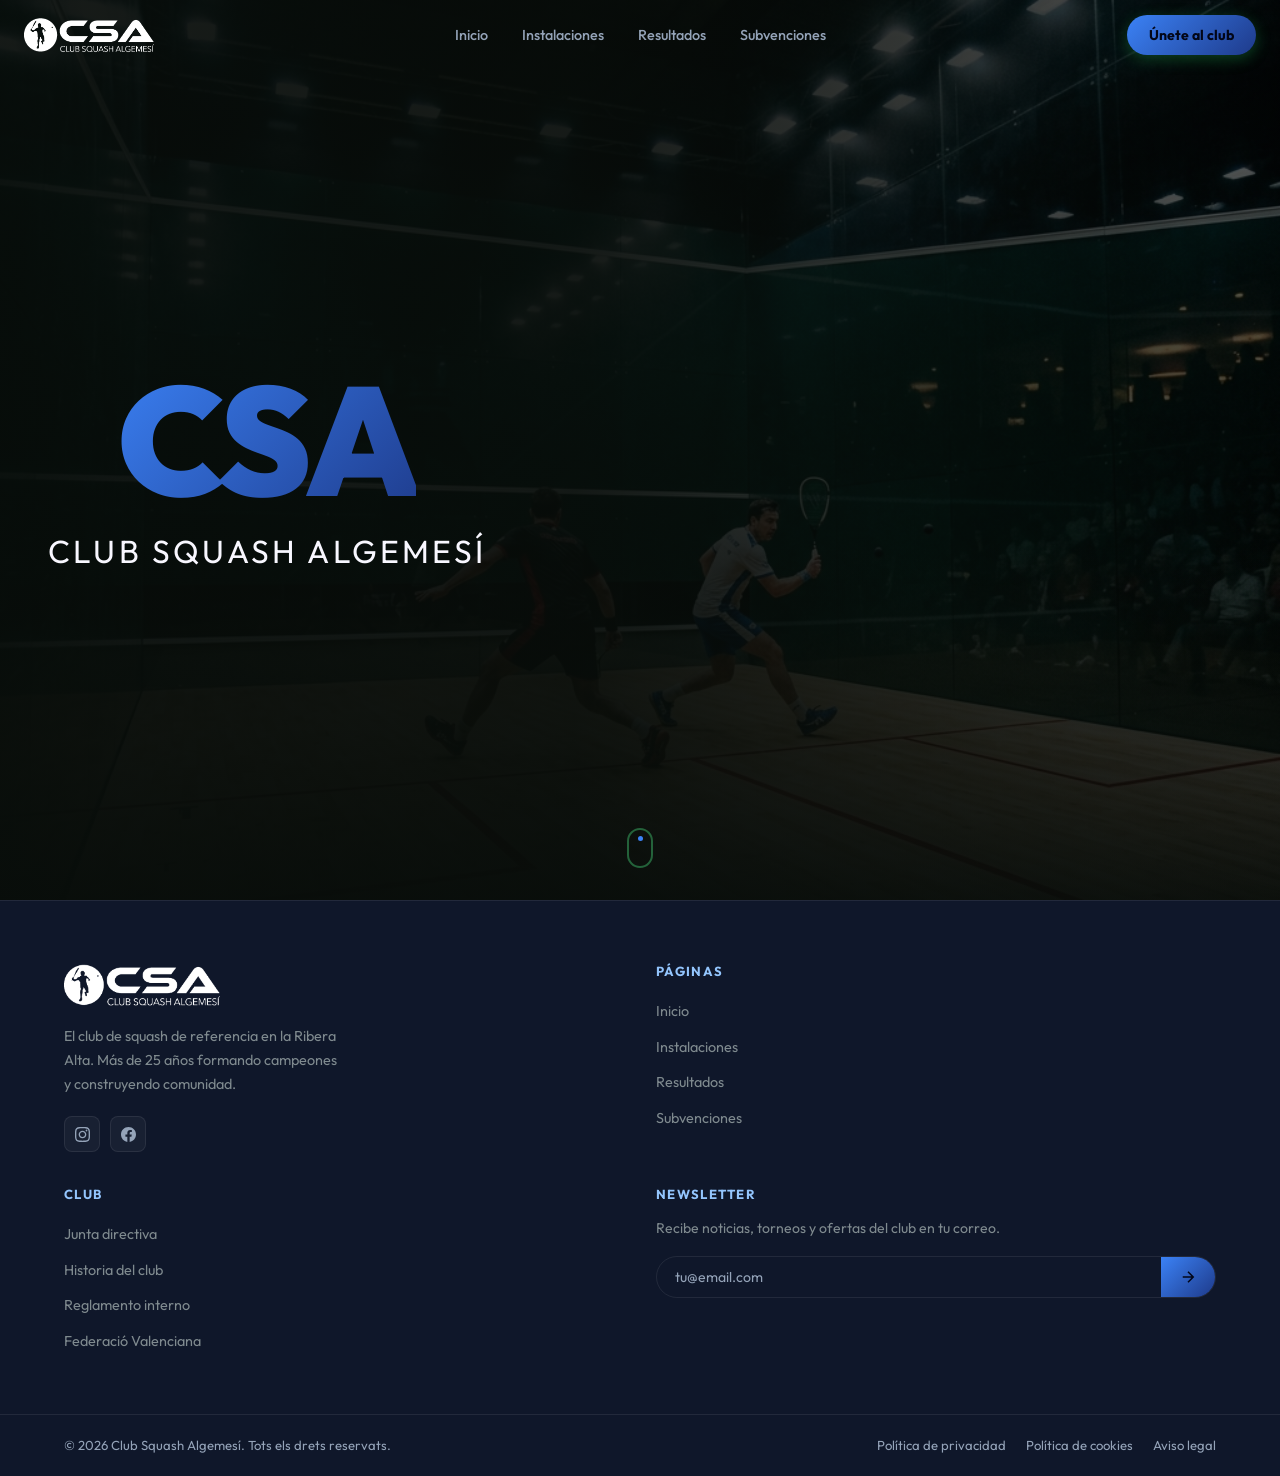
==== commit 3f0d8e92: "Renombrar enlace de Noticias a Resultados en menus y titulo" ====
--- a/index.html
+++ b/index.html
@@ -22,7 +22,7 @@
       <ul class="nav-links" id="nav-links">
         <li><a href="index.html" class="nav-link active" id="link-home">Inicio</a></li>
         <li><a href="instalaciones.html" class="nav-link" id="link-install">Instalaciones</a></li>
-        <li><a href="noticias.html" class="nav-link" id="link-news">Noticias</a></li>
+        <li><a href="noticias.html" class="nav-link" id="link-news">Resultados</a></li>
         <li><a href="subvenciones.html" class="nav-link" id="link-subs">Subvenciones</a></li>
       </ul>
 
@@ -74,7 +74,7 @@
           <ul>
             <li><a href="index.html">Inicio</a></li>
             <li><a href="instalaciones.html">Instalaciones</a></li>
-            <li><a href="noticias.html">Noticias</a></li>
+            <li><a href="noticias.html">Resultados</a></li>
             <li><a href="subvenciones.html">Subvenciones</a></li>
           </ul>
         </div>
--- a/styles.css
+++ b/styles.css
@@ -4,31 +4,31 @@
 
 /* ---------- Variables & Reset ---------- */
 :root {
-  --blue-400: #4a40a8;
-  --blue-500: #332b80;
-  --blue-600: #1e194d;
-  --green-900: #052e16;
-
-  --bg-dark: #080d0a;
-  --bg-card: #0f1a12;
-  --bg-card-hover: #162018;
-  --bg-alt: #0b120e;
+  --blue-400: #3b82f6;
+  --blue-500: #1e3a8a;
+  --blue-600: #0f172a;
+  --blue-900: #020617;
+
+  --bg-dark: #020617;
+  --bg-card: #0f172a;
+  --bg-card-hover: #1e293b;
+  --bg-alt: #080d16;
 
   --surface: rgba(255,255,255,0.04);
   --surface-hover: rgba(255,255,255,0.07);
   --border: rgba(255,255,255,0.08);
-  --border-green: rgba(74, 222, 128, 0.25);
+  --border-blue: rgba(59, 130, 246, 0.25);
 
   --text-primary: #f8f7ff;
-  --text-secondary: #86efac;
-  --text-muted: #6b7280;
+  --text-secondary: #93c5fd;
+  --text-muted: #94a3b8;
 
   --gradient: linear-gradient(135deg, var(--blue-400), var(--blue-500));
-  --gradient-glow: radial-gradient(ellipse at 50% 0%, rgba(34,197,94,0.15) 0%, transparent 70%);
+  --gradient-glow: radial-gradient(ellipse at 50% 0%, rgba(37,99,235,0.15) 0%, transparent 70%);
 
   --shadow-sm: 0 2px 8px rgba(0,0,0,0.4);
   --shadow-md: 0 8px 32px rgba(0,0,0,0.5);
-  --shadow-green: 0 0 30px rgba(34,197,94,0.2);
+  --shadow-blue: 0 0 30px rgba(30,58,138,0.2);
 
   --radius-sm: 8px;
   --radius-md: 14px;
@@ -84,7 +84,7 @@
   gap: 8px;
   padding: 13px 28px;
   background: var(--gradient);
-  color: #052e16;
+  color: #020617;
   font-weight: 700;
   font-size: 0.95rem;
   border-radius: 50px;
@@ -115,7 +115,7 @@
 }
 
 .btn-outline:hover {
-  background: rgba(74,222,128,0.1);
+  background: rgba(59,130,246,0.1);
   border-color: var(--blue-400);
   transform: translateY(-2px);
 }
@@ -201,7 +201,7 @@
 .nav-cta {
   padding: 9px 22px;
   background: var(--gradient);
-  color: #052e16;
+  color: #020617;
   font-weight: 700;
   font-size: 0.88rem;
   border-radius: 50px;
@@ -285,7 +285,7 @@
   align-items: center;
   gap: 8px;
   padding: 6px 16px;
-  background: rgba(74,222,128,0.1);
+  background: rgba(59,130,246,0.1);
   border: 1px solid var(--border-blue);
   border-radius: 50px;
   font-size: 0.82rem;
@@ -444,7 +444,7 @@
 .section-tag {
   display: inline-block;
   padding: 5px 14px;
-  background: rgba(74,222,128,0.1);
+  background: rgba(59,130,246,0.1);
   border: 1px solid var(--border-blue);
   border-radius: 50px;
   font-size: 0.78rem;
@@ -503,7 +503,7 @@
   border-color: var(--border-blue);
   background: var(--surface-hover);
   transform: translateY(-4px);
-  box-shadow: var(--shadow-green);
+  box-shadow: var(--shadow-blue);
 }
 
 .install-card:hover::before {
@@ -512,7 +512,7 @@
 
 .install-card.featured {
   grid-column: span 2;
-  background: linear-gradient(135deg, rgba(34,197,94,0.08), rgba(74,222,128,0.04));
+  background: linear-gradient(135deg, rgba(30,58,138,0.08), rgba(59,130,246,0.04));
   border-color: var(--border-blue);
 }
 
@@ -690,19 +690,19 @@
 .pricing-card:hover {
   transform: translateY(-4px);
   border-color: var(--border-blue);
-  box-shadow: var(--shadow-green);
+  box-shadow: var(--shadow-blue);
 }
 
 .pricing-card.featured {
-  background: linear-gradient(135deg, rgba(34,197,94,0.12), rgba(74,222,128,0.06));
+  background: linear-gradient(135deg, rgba(30,58,138,0.12), rgba(59,130,246,0.06));
   border-color: var(--blue-400);
-  box-shadow: var(--shadow-green);
+  box-shadow: var(--shadow-blue);
 }
 
 .pricing-badge {
   display: inline-block;
   padding: 4px 12px;
-  background: rgba(74,64,168,0.15);
+  background: rgba(59,130,246,0.15);
   border: 1px solid var(--border-blue);
   border-radius: 50px;
   font-size: 0.72rem;
@@ -717,7 +717,7 @@
 .pricing-badge.best {
   background: var(--gradient);
   border: none;
-  color: #052e16;
+  color: #020617;
 }
 
 .pricing-name {
@@ -788,12 +788,12 @@
 .news-card:hover {
   border-color: var(--border-blue);
   transform: translateY(-4px);
-  box-shadow: var(--shadow-green);
+  box-shadow: var(--shadow-blue);
 }
 
 .news-card.featured {
   grid-row: span 2;
-  background: linear-gradient(180deg, rgba(34,197,94,0.08), rgba(8,13,10,0) 60%);
+  background: linear-gradient(180deg, rgba(30,58,138,0.08), rgba(8,13,10,0) 60%);
   border-color: var(--border-blue);
 }
 
@@ -813,7 +813,7 @@
 
 .news-tag.tournament { background: rgba(251,191,36,0.15); color: #fbbf24; }
 .news-tag.training { background: rgba(59,130,246,0.15); color: #60a5fa; }
-.news-tag.club { background: rgba(74,64,168,0.15); color: var(--blue-400); }
+.news-tag.club { background: rgba(59,130,246,0.15); color: var(--blue-400); }
 .news-tag.youth { background: rgba(167,139,250,0.15); color: #a78bfa; }
 
 .news-content {
@@ -870,7 +870,7 @@
   display: flex;
   align-items: flex-start;
   gap: 20px;
-  background: linear-gradient(135deg, rgba(34,197,94,0.08), rgba(74,222,128,0.04));
+  background: linear-gradient(135deg, rgba(30,58,138,0.08), rgba(59,130,246,0.04));
   border: 1px solid var(--border-blue);
   border-radius: var(--radius-lg);
   padding: 28px;
@@ -910,7 +910,7 @@
   border-color: var(--border-blue);
   background: var(--surface-hover);
   transform: translateY(-3px);
-  box-shadow: var(--shadow-green);
+  box-shadow: var(--shadow-blue);
 }
 
 .subs-header {
@@ -932,7 +932,7 @@
   font-size: 0.82rem;
   font-weight: 700;
   color: var(--blue-400);
-  background: rgba(74,222,128,0.1);
+  background: rgba(59,130,246,0.1);
   padding: 2px 10px;
   border-radius: 50px;
 }
@@ -986,11 +986,11 @@
   align-items: center;
   justify-content: space-between;
   gap: 24px;
-  background: linear-gradient(135deg, rgba(34,197,94,0.12), rgba(74,222,128,0.06));
+  background: linear-gradient(135deg, rgba(30,58,138,0.12), rgba(59,130,246,0.06));
   border: 1px solid var(--blue-400);
   border-radius: var(--radius-xl);
   padding: 28px 36px;
-  box-shadow: var(--shadow-green);
+  box-shadow: var(--shadow-blue);
 }
 
 .subs-banner-content {
@@ -1048,7 +1048,7 @@
 
 .contact-item:hover .contact-icon {
   border-color: var(--border-blue);
-  background: rgba(74,222,128,0.1);
+  background: rgba(59,130,246,0.1);
 }
 
 .contact-item h4 {
@@ -1098,7 +1098,7 @@
 }
 
 .social-btn:hover {
-  background: rgba(74,222,128,0.1);
+  background: rgba(59,130,246,0.1);
   border-color: var(--border-blue);
   color: var(--blue-400);
   transform: translateY(-2px);
@@ -1174,8 +1174,8 @@
 .form-group select:focus,
 .form-group textarea:focus {
   border-color: var(--blue-400);
-  background: rgba(74,222,128,0.05);
-  box-shadow: 0 0 0 3px rgba(74,222,128,0.1);
+  background: rgba(59,130,246,0.05);
+  box-shadow: 0 0 0 3px rgba(59,130,246,0.1);
 }
 
 .form-group textarea {
@@ -1199,7 +1199,7 @@
   display: none;
   text-align: center;
   padding: 12px;
-  background: rgba(74,222,128,0.1);
+  background: rgba(59,130,246,0.1);
   border: 1px solid var(--border-blue);
   border-radius: var(--radius-sm);
   font-size: 0.9rem;
@@ -1294,7 +1294,7 @@
 
 .newsletter-form:focus-within {
   border-color: var(--blue-400);
-  box-shadow: 0 0 0 3px rgba(74,222,128,0.1);
+  box-shadow: 0 0 0 3px rgba(59,130,246,0.1);
 }
 
 .newsletter-form input {
@@ -1318,7 +1318,7 @@
   display: flex;
   align-items: center;
   justify-content: center;
-  color: #052e16;
+  color: #020617;
   transition: var(--transition);
 }
 
@@ -1374,8 +1374,8 @@
   display: flex;
   align-items: center;
   justify-content: center;
-  color: #052e16;
-  box-shadow: 0 4px 20px rgba(34,197,94,0.4);
+  color: #020617;
+  box-shadow: 0 4px 20px rgba(30,58,138,0.4);
   opacity: 0;
   transform: translateY(20px);
   transition: var(--transition);
@@ -1389,7 +1389,7 @@
 
 .back-to-top:hover {
   transform: translateY(-3px);
-  box-shadow: 0 8px 25px rgba(34,197,94,0.55);
+  box-shadow: 0 8px 25px rgba(30,58,138,0.55);
 }
 
 .back-to-top svg {
@@ -1440,7 +1440,7 @@
   top: 12px;
   left: 12px;
   background: var(--gradient);
-  color: #052e16;
+  color: #020617;
   font-size: 0.72rem;
   font-weight: 800;
   text-transform: uppercase;
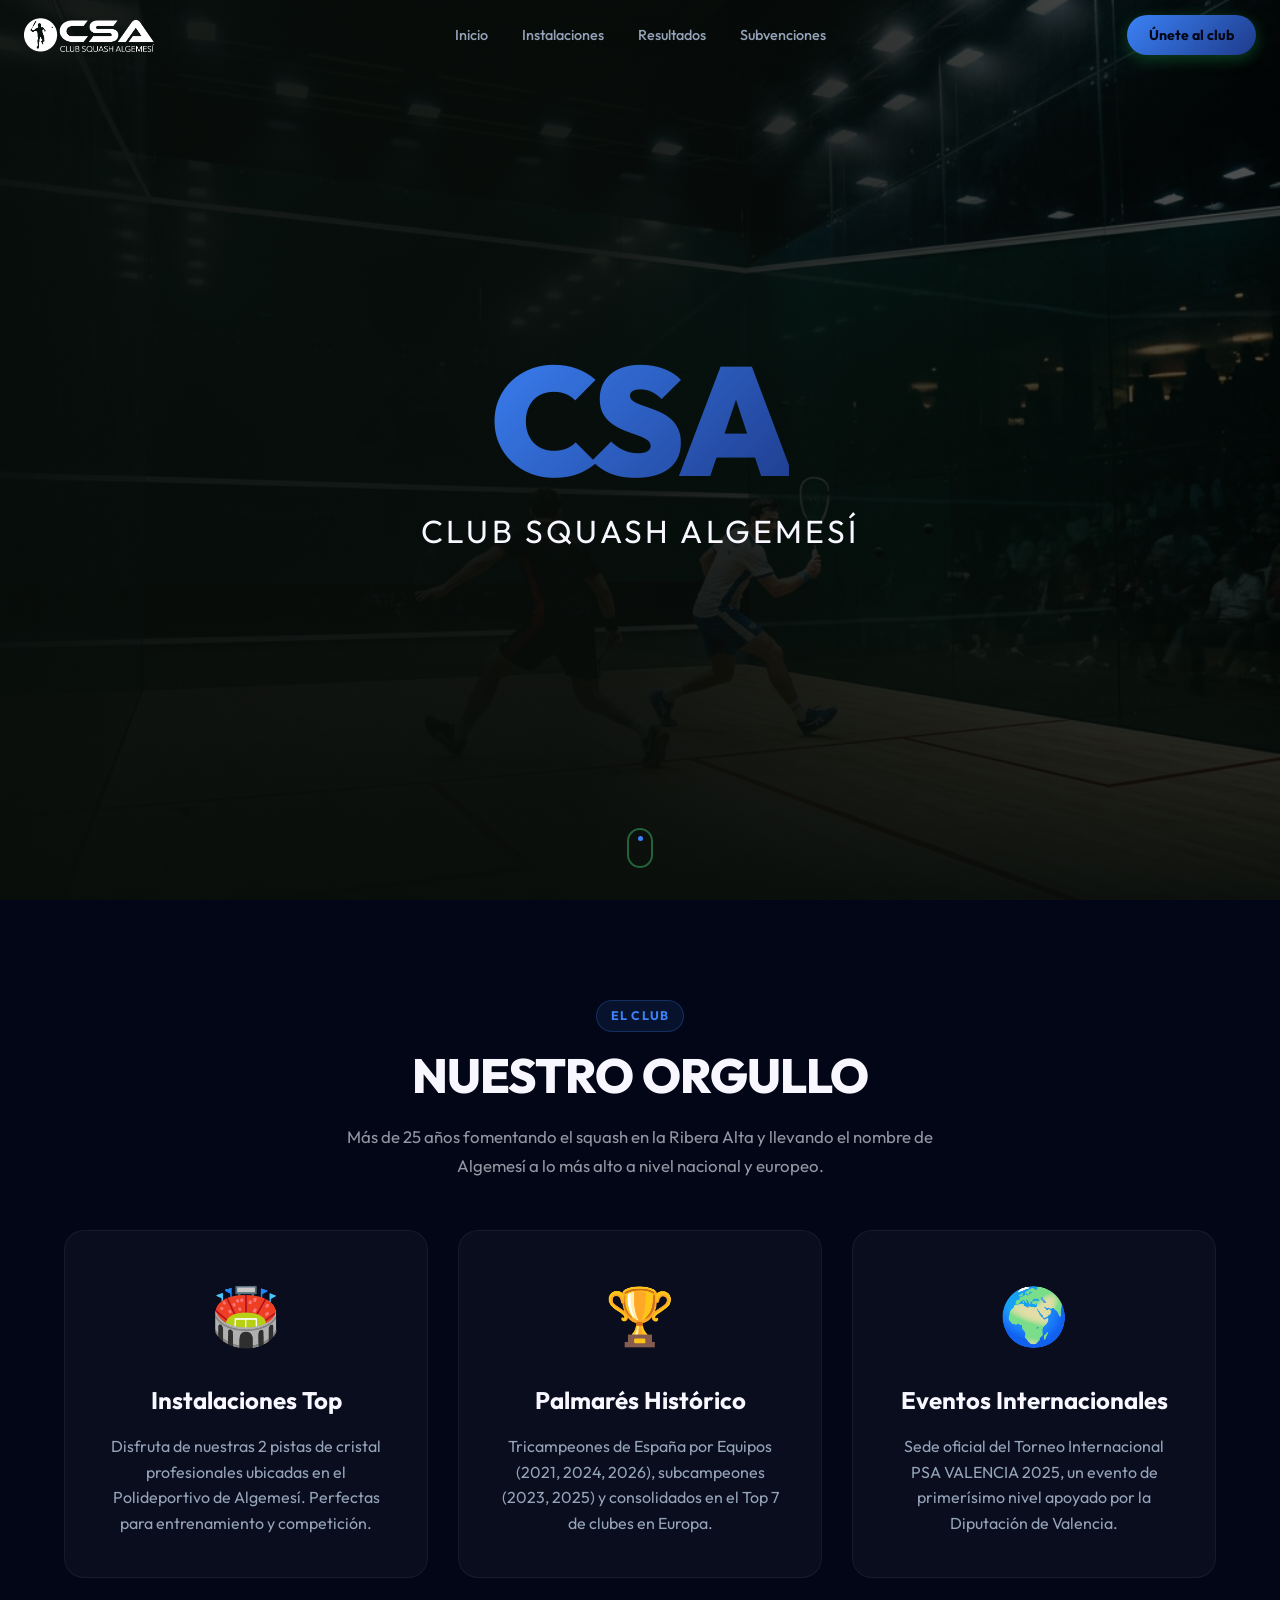
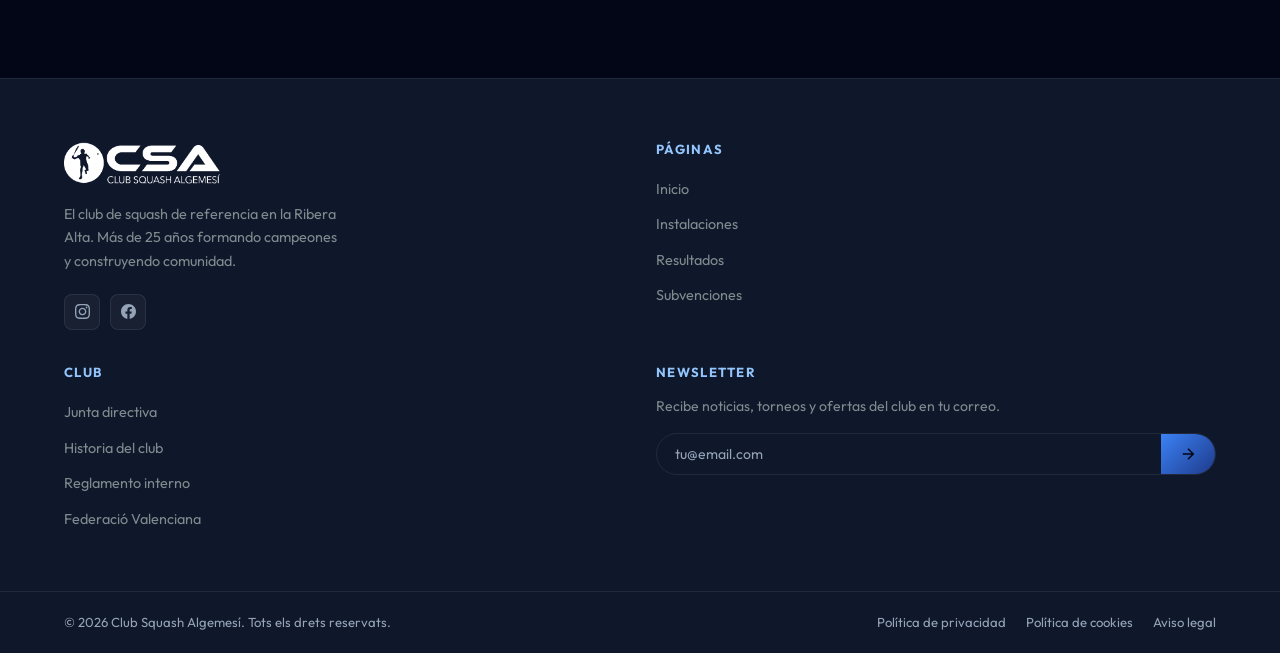
==== commit 31dd20f5: "Añadir seccion de resumen en la portada con instalaciones, palmares y eventos" ====
--- a/index.html
+++ b/index.html
@@ -48,12 +48,39 @@
       </h2>
     </div>
     <div class="hero-scroll"><div class="scroll-indicator"><div class="scroll-dot"></div></div></div>
+  </section>  <!-- ===== INFO RESUMEN ===== -->
+  <section class="section" id="resumen" style="padding: 100px 24px;">
+    <div class="container">
+      <div class="section-header" style="text-align: center; margin-bottom: 50px;">
+        <span class="section-tag" style="margin-bottom: 16px; display: inline-block;">El Club</span>
+        <h2 class="section-title" style="font-size: clamp(2rem, 4vw, 3rem); margin-bottom: 20px;">NUESTRO ORGULLO</h2>
+        <p class="section-desc" style="max-width: 700px; margin: 0 auto;">Más de 25 años fomentando el squash en la Ribera Alta y llevando el nombre de Algemesí a lo más alto a nivel nacional y europeo.</p>
+      </div>
+
+      <div style="display: grid; grid-template-columns: repeat(auto-fit, minmax(300px, 1fr)); gap: 30px;">
+        <!-- Instalaciones -->
+        <div style="background: rgba(255,255,255,0.03); padding: 40px; border-radius: 20px; border: 1px solid rgba(255,255,255,0.05); text-align: center; transition: transform 0.3s ease;" onmouseover="this.style.transform='translateY(-10px)'" onmouseout="this.style.transform='translateY(0)'">
+          <div style="font-size: 3.5rem; margin-bottom: 20px;">🏟️</div>
+          <h3 style="color: var(--text-primary); margin-bottom: 15px; font-size: 1.5rem;">Instalaciones Top</h3>
+          <p style="color: var(--text-muted); line-height: 1.6; margin-bottom: 0;">Disfruta de nuestras 2 pistas de cristal profesionales ubicadas en el Polideportivo de Algemesí. Perfectas para entrenamiento y competición.</p>
+        </div>
+
+        <!-- Resultados -->
+        <div style="background: rgba(255,255,255,0.03); padding: 40px; border-radius: 20px; border: 1px solid rgba(255,255,255,0.05); text-align: center; transition: transform 0.3s ease;" onmouseover="this.style.transform='translateY(-10px)'" onmouseout="this.style.transform='translateY(0)'">
+          <div style="font-size: 3.5rem; margin-bottom: 20px;">🏆</div>
+          <h3 style="color: var(--text-primary); margin-bottom: 15px; font-size: 1.5rem;">Palmarés Histórico</h3>
+          <p style="color: var(--text-muted); line-height: 1.6; margin-bottom: 0;">Tricampeones de España por Equipos (2021, 2024, 2026), subcampeones (2023, 2025) y consolidados en el Top 7 de clubes en Europa.</p>
+        </div>
+
+        <!-- PSA Valencia -->
+        <div style="background: rgba(255,255,255,0.03); padding: 40px; border-radius: 20px; border: 1px solid rgba(255,255,255,0.05); text-align: center; transition: transform 0.3s ease;" onmouseover="this.style.transform='translateY(-10px)'" onmouseout="this.style.transform='translateY(0)'">
+          <div style="font-size: 3.5rem; margin-bottom: 20px;">🌍</div>
+          <h3 style="color: var(--text-primary); margin-bottom: 15px; font-size: 1.5rem;">Eventos Internacionales</h3>
+          <p style="color: var(--text-muted); line-height: 1.6; margin-bottom: 0;">Sede oficial del Torneo Internacional PSA VALENCIA 2025, un evento de primerísimo nivel apoyado por la Diputación de Valencia.</p>
+        </div>
+      </div>
+    </div>
   </section>
-
-
-
-
-
 
   <!-- ===== FOOTER ===== -->
   <footer class="footer" id="footer">
--- a/styles.css
+++ b/styles.css
@@ -269,9 +269,11 @@
 .hero-content {
   position: relative;
   z-index: 1;
-  max-width: 700px;
-  padding: 120px 24px 80px;
-  margin-left: calc((100vw - 1200px) / 2);
+  width: 100%;
+  max-width: 1000px;
+  padding: 0 24px;
+  margin: 0 auto;
+  text-align: center;
   animation: fadeUp 1s ease both;
 }
 
@@ -1573,7 +1575,7 @@
   }
 
   .hero-content {
-    margin-left: 24px;
+    /* Centering maintained */
   }
 }
 
@@ -1659,8 +1661,7 @@
   }
 
   .hero-content {
-    margin-left: 0;
-    padding: 100px 24px 60px;
+    padding: 80px 24px 60px;
   }
 
   .hero-stats {
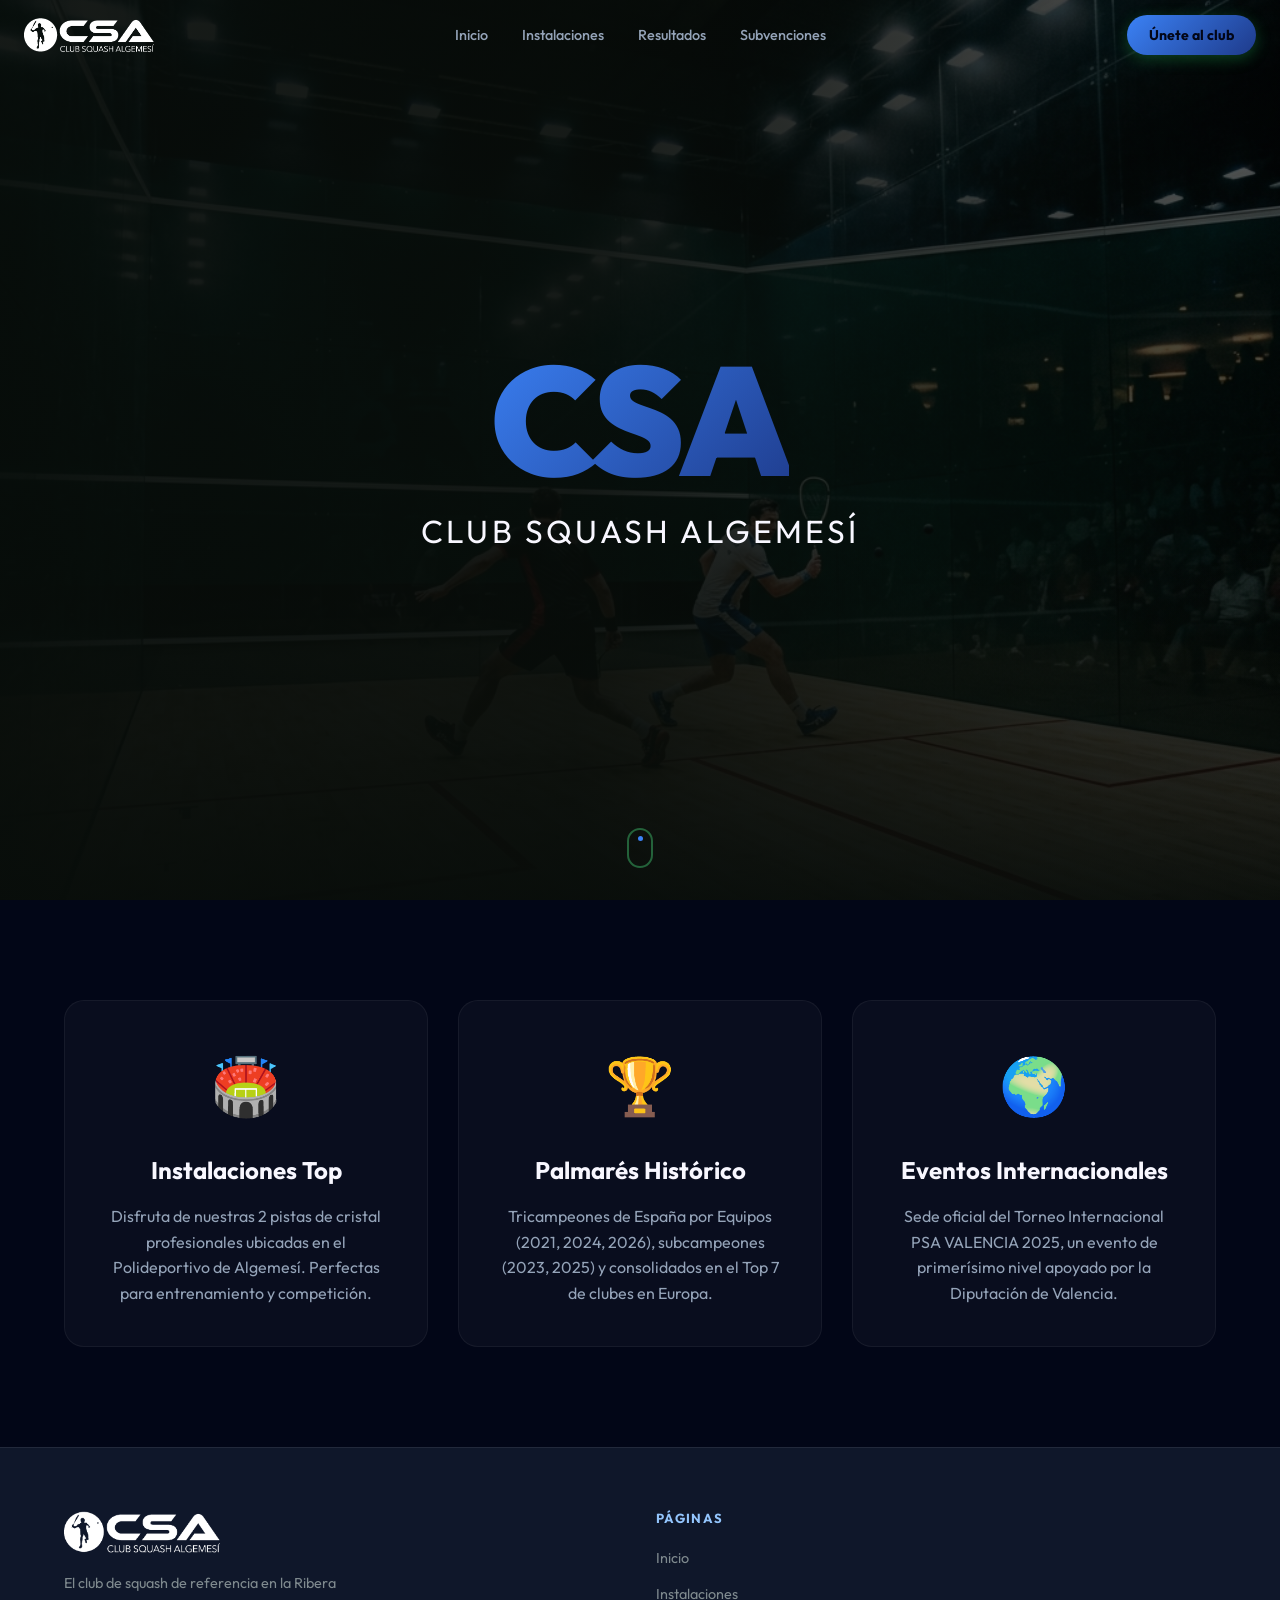
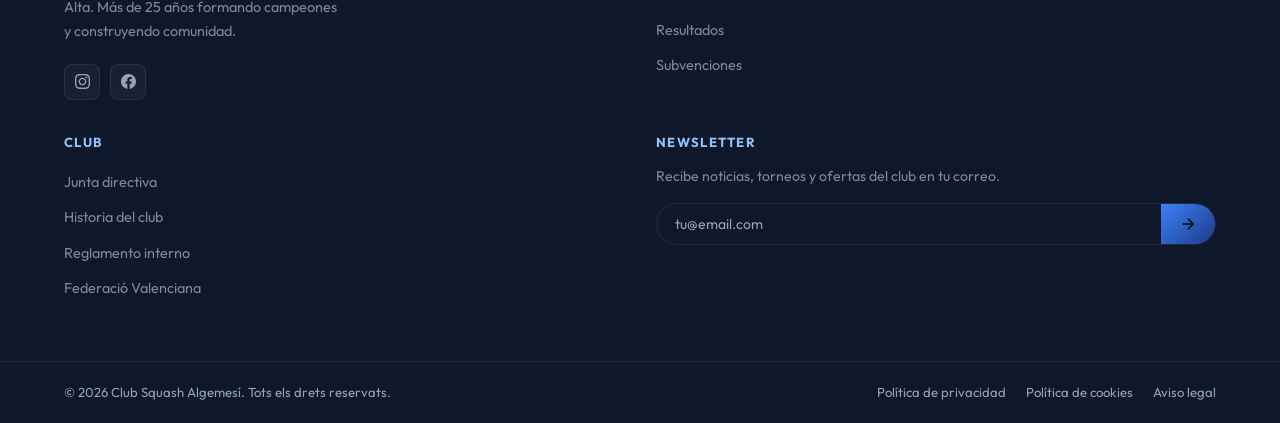
==== commit aeccc245: "Quitar encabezado 'Nuestro Orgullo' de la seccion de resumen" ====
--- a/index.html
+++ b/index.html
@@ -51,11 +51,7 @@
   </section>  <!-- ===== INFO RESUMEN ===== -->
   <section class="section" id="resumen" style="padding: 100px 24px;">
     <div class="container">
-      <div class="section-header" style="text-align: center; margin-bottom: 50px;">
-        <span class="section-tag" style="margin-bottom: 16px; display: inline-block;">El Club</span>
-        <h2 class="section-title" style="font-size: clamp(2rem, 4vw, 3rem); margin-bottom: 20px;">NUESTRO ORGULLO</h2>
-        <p class="section-desc" style="max-width: 700px; margin: 0 auto;">Más de 25 años fomentando el squash en la Ribera Alta y llevando el nombre de Algemesí a lo más alto a nivel nacional y europeo.</p>
-      </div>
+
 
       <div style="display: grid; grid-template-columns: repeat(auto-fit, minmax(300px, 1fr)); gap: 30px;">
         <!-- Instalaciones -->
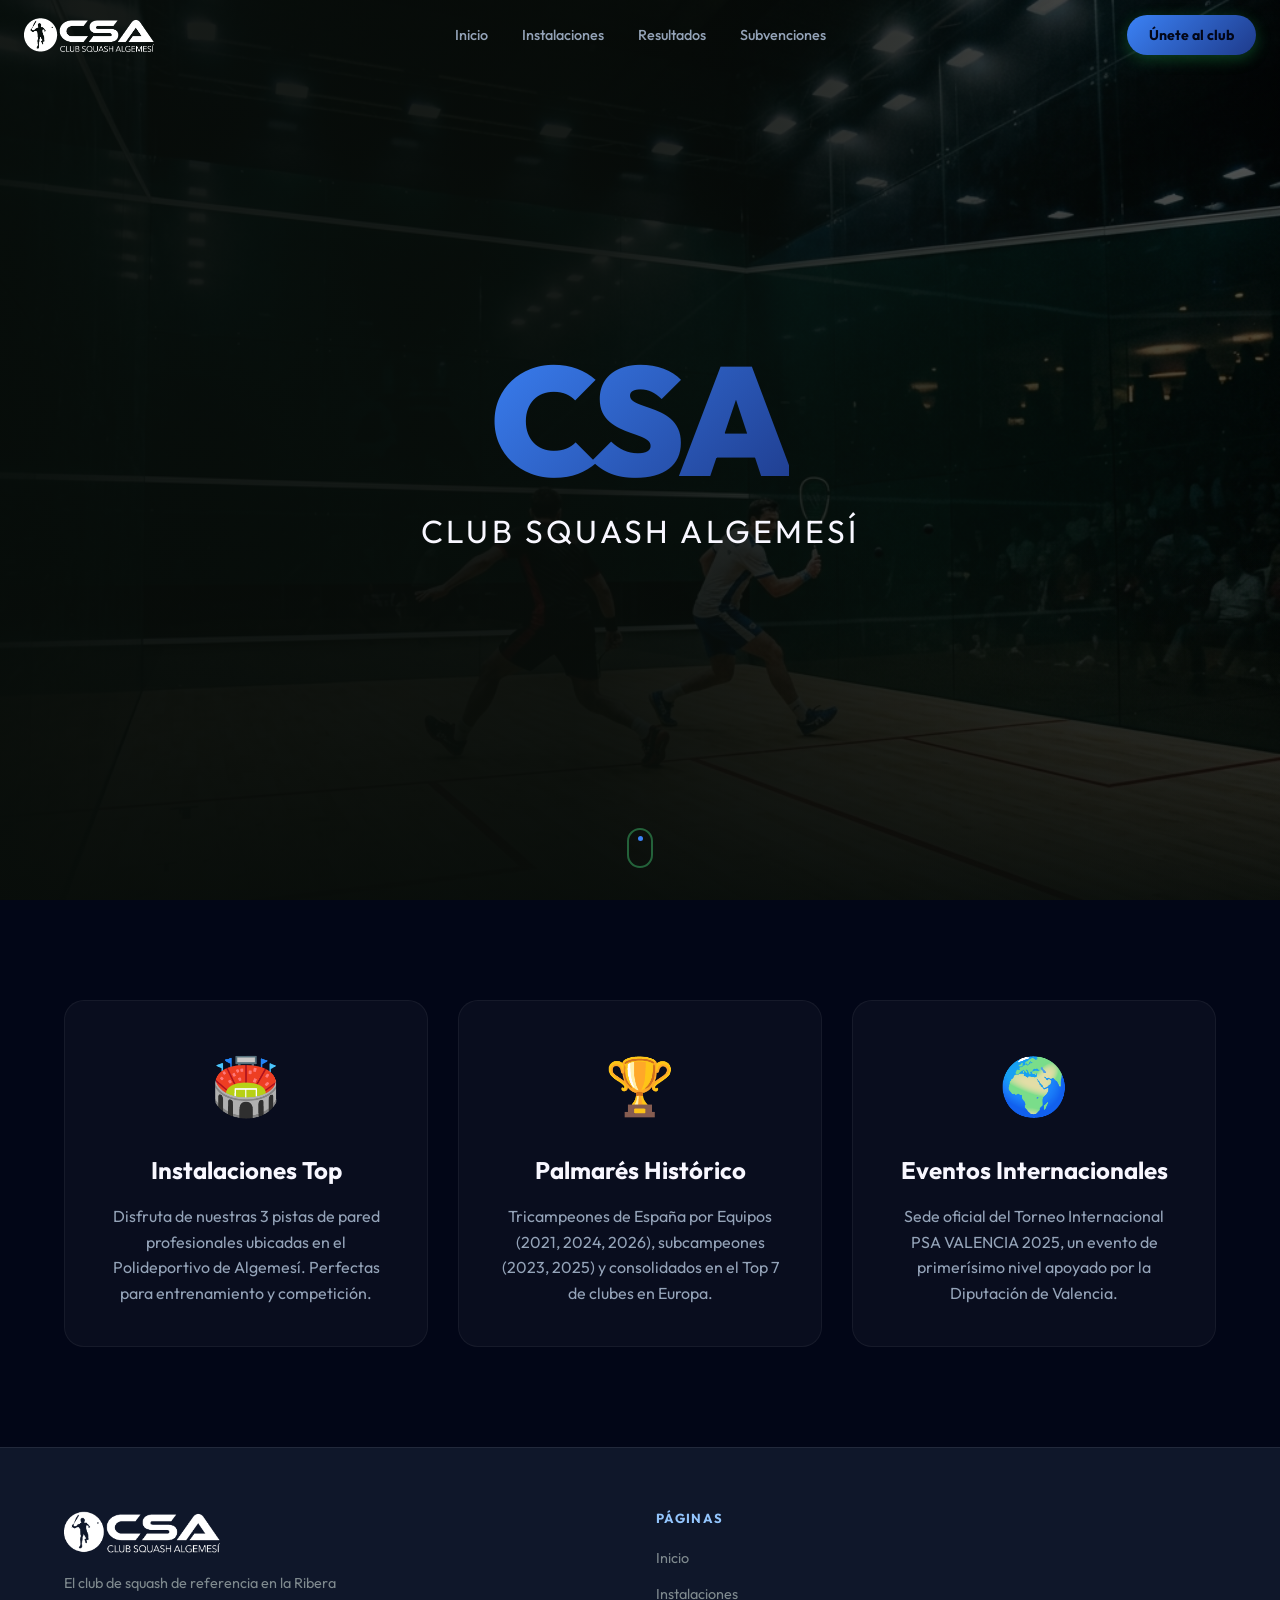
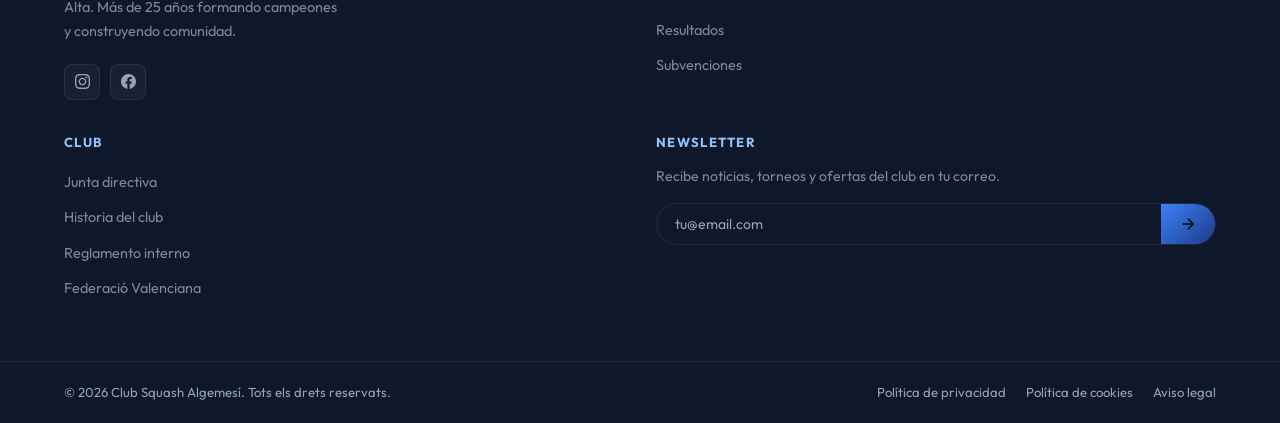
==== commit 42328f31: "Corregir info instalaciones: 3 pistas de pared en vez de 2 de cristal" ====
--- a/index.html
+++ b/index.html
@@ -58,7 +58,7 @@
         <div style="background: rgba(255,255,255,0.03); padding: 40px; border-radius: 20px; border: 1px solid rgba(255,255,255,0.05); text-align: center; transition: transform 0.3s ease;" onmouseover="this.style.transform='translateY(-10px)'" onmouseout="this.style.transform='translateY(0)'">
           <div style="font-size: 3.5rem; margin-bottom: 20px;">🏟️</div>
           <h3 style="color: var(--text-primary); margin-bottom: 15px; font-size: 1.5rem;">Instalaciones Top</h3>
-          <p style="color: var(--text-muted); line-height: 1.6; margin-bottom: 0;">Disfruta de nuestras 2 pistas de cristal profesionales ubicadas en el Polideportivo de Algemesí. Perfectas para entrenamiento y competición.</p>
+          <p style="color: var(--text-muted); line-height: 1.6; margin-bottom: 0;">Disfruta de nuestras 3 pistas de pared profesionales ubicadas en el Polideportivo de Algemesí. Perfectas para entrenamiento y competición.</p>
         </div>
 
         <!-- Resultados -->
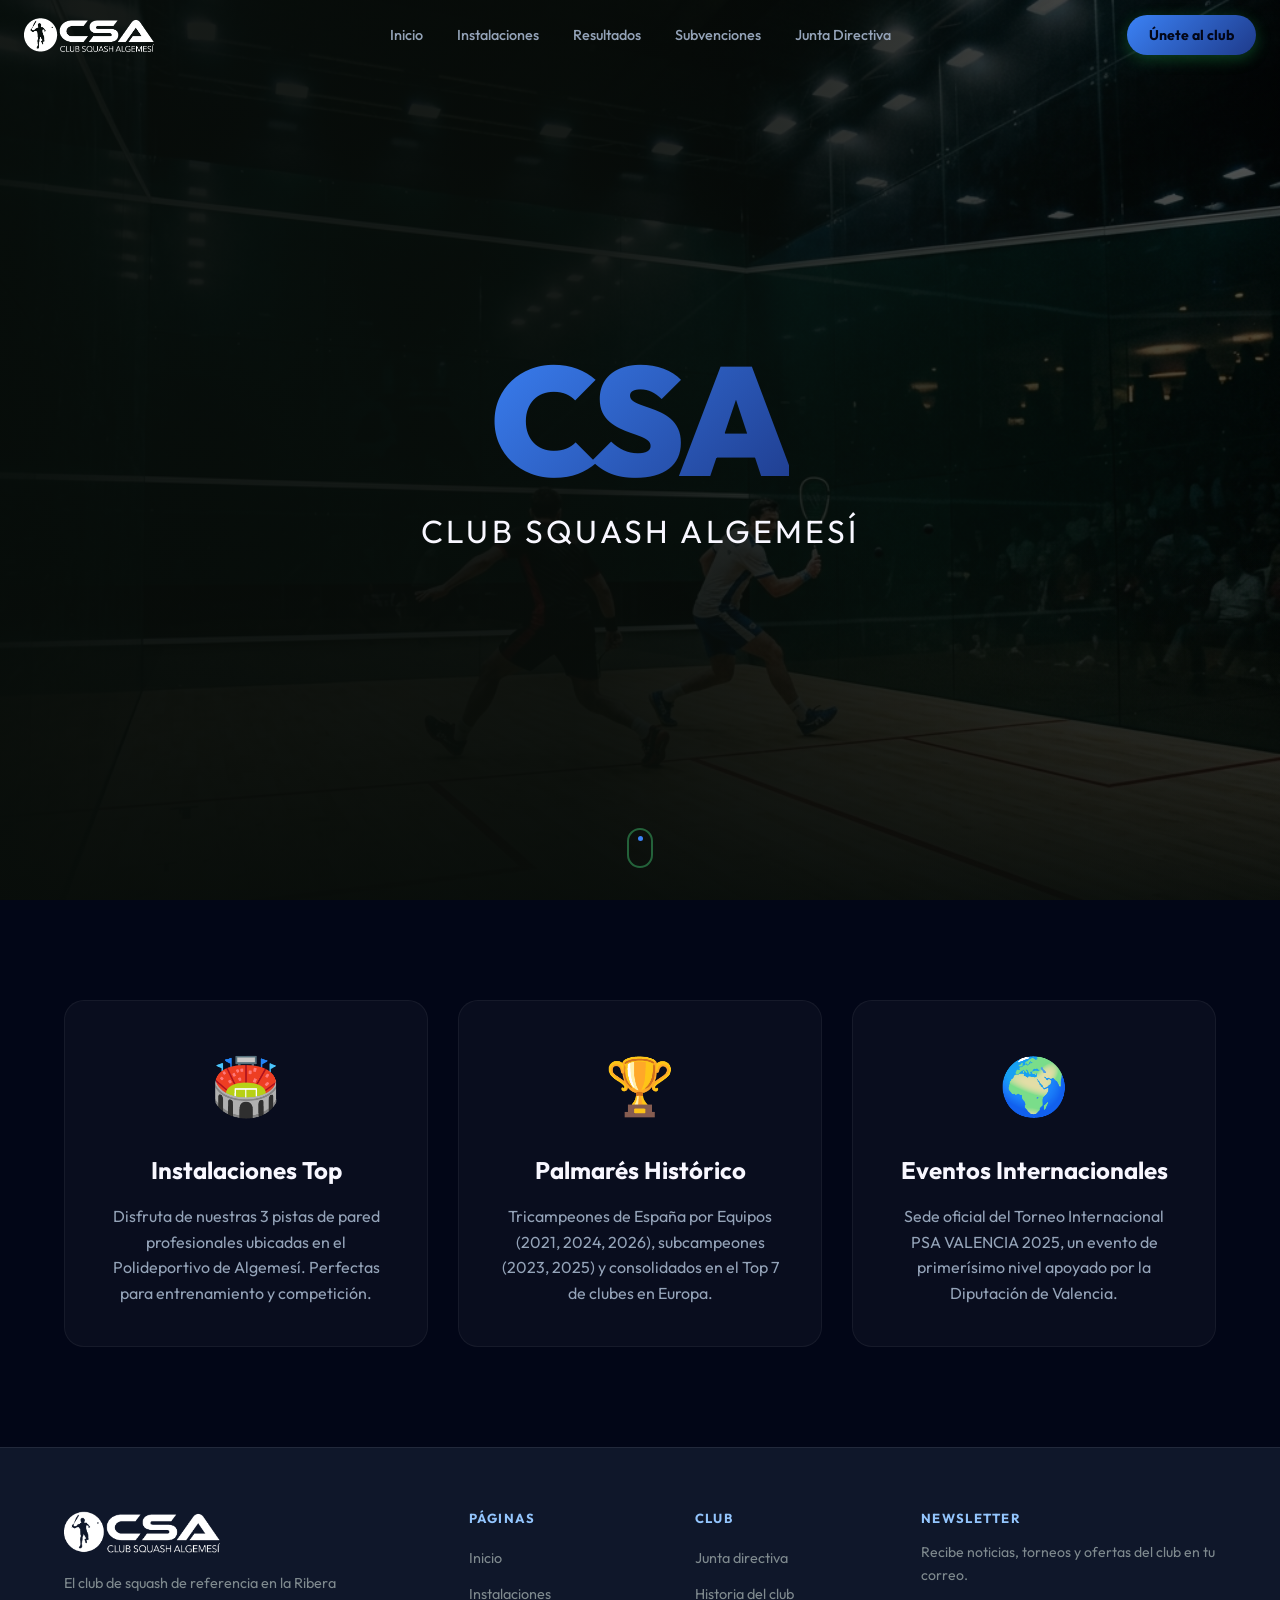
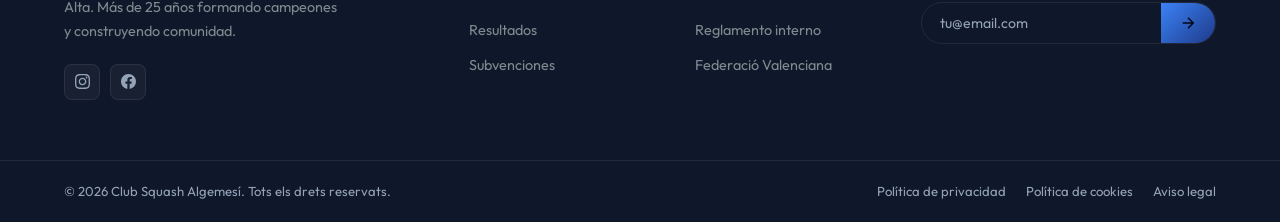
==== commit 76ef49ca: "feat: add board of directors page and update responsive layout grid system" ====
--- a/index.html
+++ b/index.html
@@ -8,7 +8,7 @@
   <link rel="preconnect" href="https://fonts.googleapis.com" />
   <link rel="preconnect" href="https://fonts.gstatic.com" crossorigin />
   <link href="https://fonts.googleapis.com/css2?family=Outfit:wght@300;400;500;600;700;800;900&family=Inter:wght@300;400;500;600&display=swap" rel="stylesheet" />
-  <link rel="stylesheet" href="styles.css" />
+  <link rel="stylesheet" href="styles.css?v=2.0" />
 </head>
 <body>
 
@@ -24,6 +24,7 @@
         <li><a href="instalaciones.html" class="nav-link" id="link-install">Instalaciones</a></li>
         <li><a href="noticias.html" class="nav-link" id="link-news">Resultados</a></li>
         <li><a href="subvenciones.html" class="nav-link" id="link-subs">Subvenciones</a></li>
+        <li><a href="junta-directiva.html" class="nav-link" id="link-board">Junta Directiva</a></li>
       </ul>
 
       <a href="mailto:info@clubsquashalgemesi.com" class="nav-cta" id="nav-cta-btn">Únete al club</a>
@@ -104,7 +105,7 @@
         <div class="footer-links">
           <h4>Club</h4>
           <ul>
-            <li><a href="#">Junta directiva</a></li>
+            <li><a href="junta-directiva.html">Junta directiva</a></li>
             <li><a href="#">Historia del club</a></li>
             <li><a href="#">Reglamento interno</a></li>
             <li><a href="#">Federació Valenciana</a></li>
--- a/styles.css
+++ b/styles.css
@@ -1557,25 +1557,32 @@
   margin-top: 32px;
 }
 
+@media (max-width: 1024px) {
+  .home-install-grid.three-cols {
+    grid-template-columns: repeat(2, 1fr);
+  }
+
+  .install-grid {
+    grid-template-columns: repeat(2, 1fr);
+  }
+
+  .install-card.featured {
+    grid-column: span 2;
+  }
+
+  .footer-grid {
+    grid-template-columns: 1fr 1fr;
+    gap: 32px;
+  }
+
+  .hero-content {
+    /* Centering maintained */
+  }
+}
+
 @media (max-width: 768px) {
   .home-install-grid.three-cols {
     grid-template-columns: 1fr;
-  }
-}
-    grid-template-columns: repeat(2, 1fr);
-  }
-
-  .install-card.featured {
-    grid-column: span 2;
-  }
-
-  .footer-grid {
-    grid-template-columns: 1fr 1fr;
-    gap: 32px;
-  }
-
-  .hero-content {
-    /* Centering maintained */
   }
 }
 
